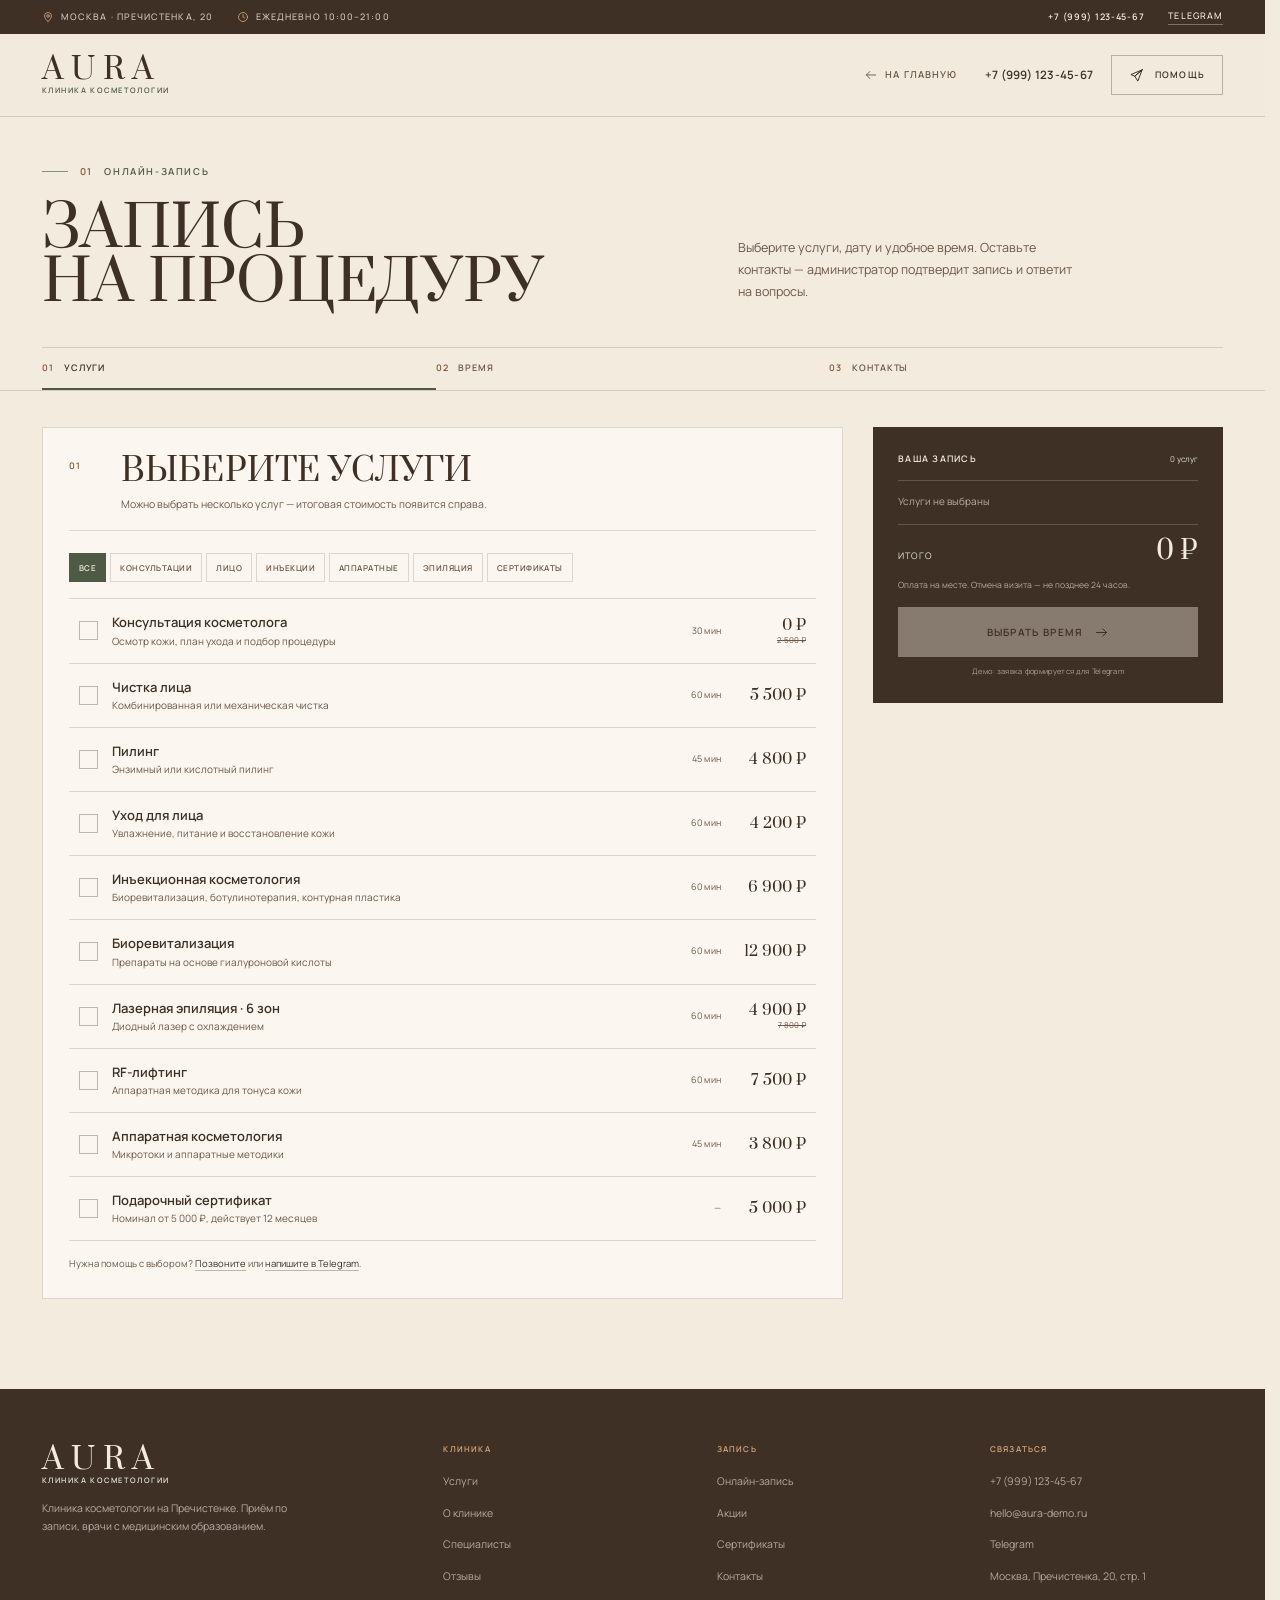
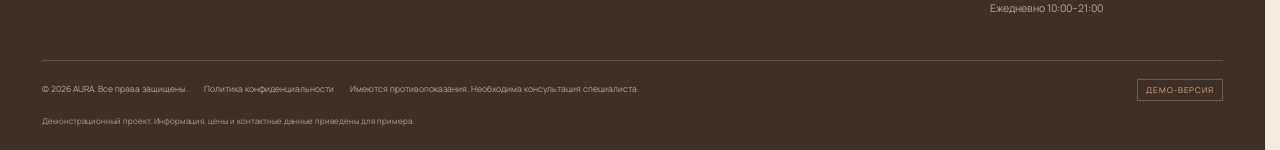
==== booking.html @ b0dc0129 "Redesign: matcha editorial style and multi-step online booking" ====
<!DOCTYPE html>
<html lang="ru">
<head>
  <meta charset="UTF-8">
  <meta name="viewport" content="width=device-width, initial-scale=1.0, viewport-fit=cover">
  <title>Онлайн-запись — AURA</title>
  <meta name="description" content="Онлайн-запись в клинику косметологии AURA: выберите услуги, дату, время и оставьте контакты.">
  <meta name="theme-color" content="#f2ebde">
  <meta property="og:title" content="Онлайн-запись — AURA">
  <meta property="og:description" content="Выберите услугу, дату и время. Администратор подтвердит запись.">
  <meta property="og:type" content="website">
  <meta property="og:image" content="https://zixzyz.github.io/aura-beauty-demo/assets/og-image-2026.jpg">
  <link rel="canonical" href="https://zixzyz.github.io/aura-beauty-demo/booking.html">
  <link rel="icon" type="image/svg+xml" href="assets/favicon.svg?v=20261127">
  <link rel="apple-touch-icon" href="assets/apple-touch-icon.png?v=20261127">
  <link rel="preconnect" href="https://fonts.googleapis.com">
  <link rel="preconnect" href="https://fonts.gstatic.com" crossorigin>
  <link rel="preload" href="assets/fonts/Prata-Regular.ttf" as="font" type="font/ttf" crossorigin>
  <link href="https://fonts.googleapis.com/css2?family=Manrope:wght@400;500;600;700&display=swap" rel="stylesheet">
  <link rel="stylesheet" href="assets/css/style.css?v=20261127">
  <noscript><style>.reveal{opacity:1;transform:none}</style></noscript>
</head>
<body data-telegram="https://t.me/aura_beauty_demo">

  <a class="skip-link" href="#main">Перейти к содержимому</a>

  <svg xmlns="http://www.w3.org/2000/svg" style="display:none" aria-hidden="true">
    <symbol id="i-arrow" viewBox="0 0 24 24"><path d="M4 12h16M14 6l6 6-6 6"/></symbol>
    <symbol id="i-telegram" viewBox="0 0 24 24"><path d="M21 3 3 10.5l6.2 2.6L21 3ZM21 3l-6.9 18-4.9-7.9M9.2 13.1 21 3"/></symbol>
    <symbol id="i-phone" viewBox="0 0 24 24"><path d="M6.5 3h-2A1.5 1.5 0 0 0 3 4.5C3 13.6 10.4 21 19.5 21a1.5 1.5 0 0 0 1.5-1.5v-2l-4-1.5-1.8 2a15.4 15.4 0 0 1-8.2-8.2l2-1.8L6.5 3Z"/></symbol>
    <symbol id="i-pin" viewBox="0 0 24 24"><path d="M12 21s7-6.1 7-11a7 7 0 1 0-14 0c0 4.9 7 11 7 11Z"/><circle cx="12" cy="10" r="2.6"/></symbol>
    <symbol id="i-clock" viewBox="0 0 24 24"><circle cx="12" cy="12" r="9"/><path d="M12 7v5l3.5 2"/></symbol>
    <symbol id="i-check" viewBox="0 0 24 24"><path d="M20 6 9 17l-5-5"/></symbol>
    <symbol id="i-close" viewBox="0 0 24 24"><path d="M18 6 6 18M6 6l12 12"/></symbol>
    <symbol id="i-calendar" viewBox="0 0 24 24"><rect x="3" y="5" width="18" height="16" rx="1"/><path d="M8 3v4M16 3v4M3 10h18"/></symbol>
  </svg>

  <div class="topbar">
    <div class="container topbar__inner">
      <span class="topbar__item"><svg class="icon" aria-hidden="true"><use href="#i-pin"/></svg>Москва · Пречистенка, 20</span>
      <span class="topbar__item"><svg class="icon" aria-hidden="true"><use href="#i-clock"/></svg>Ежедневно 10:00–21:00</span>
      <a class="topbar__phone" href="tel:+79991234567">+7 (999) 123-45-67</a>
      <a class="topbar__link" href="https://t.me/aura_beauty_demo" target="_blank" rel="noopener">Telegram</a>
    </div>
  </div>

  <header class="header" id="header">
    <div class="container header__inner header__inner--booking">
      <a class="logo" href="index.html" aria-label="AURA — на главную"><span class="logo__mark">AURA</span><span class="logo__sub">клиника косметологии</span></a>
      <a class="header__back" href="index.html"><svg class="icon icon--back" aria-hidden="true"><use href="#i-arrow"/></svg><span>На главную</span></a>
      <div class="header__actions">
        <a class="header__phone" href="tel:+79991234567">+7 (999) 123-45-67</a>
        <a class="btn btn--sm btn--ghost" href="https://t.me/aura_beauty_demo" target="_blank" rel="noopener"><svg class="icon" aria-hidden="true"><use href="#i-telegram"/></svg> Помощь</a>
      </div>
    </div>
  </header>

  <main id="main" class="booking-page">

    <section class="booking-hero">
      <div class="container">
        <div class="booking-hero__grid">
          <div>
            <p class="eyebrow"><span class="eyebrow__index">01</span> Онлайн-запись</p>
            <h1>Запись<br>на процедуру</h1>
          </div>
          <p class="booking-hero__lead">Выберите услуги, дату и удобное время. Оставьте контакты — администратор подтвердит запись и ответит на вопросы.</p>
        </div>
        <ol class="steps" id="steps">
          <li class="step is-active" data-step="1"><span class="step__num">01</span><span class="step__label">Услуги</span></li>
          <li class="step" data-step="2"><span class="step__num">02</span><span class="step__label">Время</span></li>
          <li class="step" data-step="3"><span class="step__num">03</span><span class="step__label">Контакты</span></li>
        </ol>
      </div>
    </section>

    <noscript>
      <div class="container">
        <p class="b-note b-note--top">Для онлайн-записи включите JavaScript или позвоните по телефону <a href="tel:+79991234567">+7 (999) 123-45-67</a>.</p>
      </div>
    </noscript>

    <section class="booking-section">
      <div class="container booking-layout" id="bookingLayout">
        <div class="booking-main">

          <section class="bstep is-active" data-step="1" aria-labelledby="step1Title">
            <div class="bstep__head">
              <span class="bstep__num">01</span>
              <div><h2 id="step1Title">Выберите услуги</h2><p>Можно выбрать несколько услуг — итоговая стоимость появится справа.</p></div>
            </div>
            <div class="btabs" id="categoryTabs" role="group" aria-label="Категории услуг"></div>
            <div class="service-picker" id="servicePicker"></div>
            <p class="b-note">Нужна помощь с выбором? <a href="tel:+79991234567">Позвоните</a> или <a href="https://t.me/aura_beauty_demo" target="_blank" rel="noopener">напишите в Telegram</a>.</p>
          </section>

          <section class="bstep" data-step="2" aria-labelledby="step2Title" hidden>
            <div class="bstep__head">
              <span class="bstep__num">02</span>
              <div><h2 id="step2Title">Выберите время</h2><p>Свободные слоты обновляются администратором при подтверждении.</p></div>
            </div>
            <div class="bgroup">
              <h3 class="bgroup__title">Специалист</h3>
              <div class="specialists" id="specialists"></div>
            </div>
            <div class="bgroup">
              <h3 class="bgroup__title">Дата</h3>
              <div class="date-strip" id="dateStrip"></div>
            </div>
            <div class="bgroup">
              <h3 class="bgroup__title">Время</h3>
              <div class="time-grid" id="timeGrid" aria-live="polite"></div>
              <p class="b-hint" id="timeHint">Выберите дату и время.</p>
            </div>
            <button class="back-link" type="button" data-back="1"><svg class="icon icon--back" aria-hidden="true"><use href="#i-arrow"/></svg> Назад к услугам</button>
          </section>

          <section class="bstep" data-step="3" aria-labelledby="step3Title" hidden>
            <div class="bstep__head">
              <span class="bstep__num">03</span>
              <div><h2 id="step3Title">Ваши контакты</h2><p>Администратор свяжется с вами для подтверждения записи.</p></div>
            </div>
            <form class="bform" id="bookingForm" novalidate>
              <div class="field" id="nameField">
                <label for="name">Имя</label>
                <input type="text" id="name" name="name" placeholder="Как к вам обращаться" autocomplete="name" maxlength="60" aria-describedby="nameError" required>
                <span class="field__error" id="nameError" role="alert">Укажите имя</span>
              </div>
              <div class="field" id="phoneField">
                <label for="phone">Телефон</label>
                <input type="tel" id="phone" name="phone" placeholder="+7 (___) ___-__-__" autocomplete="tel" inputmode="tel" maxlength="18" aria-describedby="phoneError" required>
                <span class="field__error" id="phoneError" role="alert">Введите номер телефона полностью</span>
              </div>
              <div class="field field--full">
                <label for="comment">Комментарий <span>необязательно</span></label>
                <textarea id="comment" name="comment" rows="3" maxlength="500" placeholder="Например, чувствительная кожа"></textarea>
              </div>
              <label class="consent" id="consentLabel">
                <input type="checkbox" id="consent" name="consent" aria-describedby="consentError" required>
                <span class="consent__box" aria-hidden="true"><svg class="icon"><use href="#i-check"/></svg></span>
                <span>Согласен(а) с <a href="privacy.html" target="_blank" rel="noopener">политикой конфиденциальности</a> и обработкой персональных данных</span>
              </label>
              <span class="consent__error" id="consentError" role="alert">Подтвердите согласие</span>
              <button class="btn btn--full bform__submit" type="submit">Подтвердить запись <svg class="icon" aria-hidden="true"><use href="#i-arrow"/></svg></button>
              <p class="b-note">Демо-режим: данные не отправляются на сервер. На следующем шаге сформируется сообщение в Telegram.</p>
            </form>
            <button class="back-link" type="button" data-back="2"><svg class="icon icon--back" aria-hidden="true"><use href="#i-arrow"/></svg> Назад к времени</button>
          </section>

          <section class="bstep" data-step="4" aria-labelledby="step4Title" aria-live="polite" hidden>
            <div class="success-card">
              <span class="success-card__icon" aria-hidden="true"><svg class="icon"><use href="#i-check"/></svg></span>
              <p class="eyebrow"><span class="eyebrow__index">Готово</span></p>
              <h2 id="step4Title">Заявка сформирована</h2>
              <p>Отправьте её в Telegram — откроется чат с администратором, где уже будет ваше сообщение. Или позвоните нам.</p>
              <div class="success-card__summary" id="successSummary"></div>
              <div class="success-card__actions">
                <a class="btn" id="successTelegram" href="https://t.me/aura_beauty_demo" target="_blank" rel="noopener"><svg class="icon" aria-hidden="true"><use href="#i-telegram"/></svg> Отправить в Telegram</a>
                <a class="btn btn--ghost" href="tel:+79991234567"><svg class="icon" aria-hidden="true"><use href="#i-phone"/></svg> Позвонить</a>
              </div>
              <a class="back-link" href="index.html">На главную</a>
            </div>
          </section>

        </div>

        <aside class="bsummary" id="bookingSummary" aria-label="Ваша запись">
          <div class="bsummary__head"><h2>Ваша запись</h2><span id="summaryCount">0 услуг</span></div>
          <div class="bsummary__services" id="summaryServices"><p class="bsummary__empty">Услуги не выбраны</p></div>
          <div class="bsummary__line"><span>Итого</span><strong id="summaryTotal">0 ₽</strong></div>
          <div class="bsummary__info" id="summaryInfo" hidden></div>
          <p class="bsummary__note">Оплата на месте. Отмена визита — не позднее 24 часов.</p>
          <button class="btn bsummary__next" id="summaryNext" type="button" disabled>Выбрать время <svg class="icon" aria-hidden="true"><use href="#i-arrow"/></svg></button>
          <p class="bsummary__demo">Демо: заявка формируется для Telegram</p>
          <div class="bsummary__mobile"><span id="mobileCount">0 услуг</span><strong id="mobileTotal">0 ₽</strong></div>
        </aside>
      </div>
    </section>

  </main>

  <footer class="footer">
    <div class="container">
      <div class="footer__top">
        <div class="footer__brand">
          <a class="logo logo--footer" href="index.html"><span class="logo__mark">AURA</span><span class="logo__sub">клиника косметологии</span></a>
          <p>Клиника косметологии на Пречистенке. Приём по записи, врачи с медицинским образованием.</p>
        </div>
        <div class="footer__col"><h3>Клиника</h3><ul><li><a href="index.html#services">Услуги</a></li><li><a href="index.html#about">О клинике</a></li><li><a href="index.html#team">Специалисты</a></li><li><a href="index.html#reviews">Отзывы</a></li></ul></div>
        <div class="footer__col"><h3>Запись</h3><ul><li><a href="booking.html">Онлайн-запись</a></li><li><a href="index.html#offers">Акции</a></li><li><a href="index.html#gift">Сертификаты</a></li><li><a href="index.html#contacts">Контакты</a></li></ul></div>
        <div class="footer__col"><h3>Связаться</h3><ul><li><a href="tel:+79991234567">+7 (999) 123-45-67</a></li><li><a href="mailto:hello@aura-demo.ru">hello@aura-demo.ru</a></li><li><a href="https://t.me/aura_beauty_demo" target="_blank" rel="noopener">Telegram</a></li><li><span>Москва, Пречистенка, 20, стр. 1</span></li><li><span>Ежедневно 10:00–21:00</span></li></ul></div>
      </div>
      <div class="footer__bottom">
        <div class="footer__legal"><span>© <span id="year">2026</span> AURA. Все права защищены.</span><a href="privacy.html">Политика конфиденциальности</a><span>Имеются противопоказания. Необходима консультация специалиста.</span></div>
        <span class="footer__demo">Демо-версия</span>
      </div>
      <p class="footer__disclaimer">Демонстрационный проект. Информация, цены и контактные данные приведены для примера.</p>
    </div>
  </footer>

  <script src="assets/js/main.js?v=20261127"></script>
  <script src="assets/js/booking.js?v=20261127"></script>
</body>
</html>
---- assets/css/style.css ----
/* =========================================================
   AURA — clinic of cosmetology
   Editorial / matcha / brown / cream / caramel
   ========================================================= */

@font-face {
  font-family: "Prata";
  src: url("../fonts/Prata-Regular.ttf") format("truetype");
  font-weight: 400;
  font-style: normal;
  font-display: swap;
}

:root {
  color-scheme: light;
  --cream: #f2ebde;
  --cream-2: #e9dfcf;
  --paper: #fbf7f0;
  --brown: #3f3026;
  --brown-2: #533f32;
  --brown-soft: #6b5748;
  --matcha: #859274;
  --matcha-deep: #4e5a43;
  --matcha-pale: #dfe4d6;
  --caramel: #bb8458;
  --caramel-light: #d8a77a;
  --caramel-ink: #875431;
  --line: rgba(63, 48, 38, 0.17);
  --line-strong: rgba(63, 48, 38, 0.32);
  --serif: "Prata", "Times New Roman", Georgia, serif;
  --sans: "Manrope", "Segoe UI", system-ui, -apple-system, sans-serif;
  --ease: cubic-bezier(0.22, 0.61, 0.36, 1);
  --header-h: 82px;
}

*,
*::before,
*::after {
  box-sizing: border-box;
}

[hidden] {
  display: none !important;
}

html {
  scroll-behavior: smooth;
  scroll-padding-top: calc(var(--header-h) + 20px);
  scrollbar-gutter: stable;
  overflow-x: clip;
  -webkit-text-size-adjust: 100%;
}

body {
  margin: 0;
  background: var(--cream);
  color: var(--brown);
  font-family: var(--sans);
  font-size: 15px;
  font-weight: 400;
  line-height: 1.65;
  overflow-x: hidden;
  font-variant-numeric: lining-nums;
  -webkit-font-smoothing: antialiased;
  text-rendering: optimizeLegibility;
}

body.is-locked {
  overflow: hidden;
}

img {
  display: block;
  max-width: 100%;
  height: auto;
}

a {
  color: inherit;
  text-decoration: none;
}

button,
input,
select,
textarea {
  font: inherit;
  color: inherit;
}

button {
  cursor: pointer;
  border-radius: 0;
}

::selection {
  background: var(--matcha-pale);
  color: var(--brown);
}

:focus-visible {
  outline: 2px solid var(--caramel-ink);
  outline-offset: 3px;
}

h1,
h2,
h3,
h4,
p,
figure,
blockquote,
dl,
dd {
  margin: 0;
}

h1,
h2,
h3 {
  font-family: var(--serif);
  font-weight: 400;
  font-style: normal;
  line-height: 1.05;
  letter-spacing: 0.005em;
  text-transform: uppercase;
  color: var(--brown);
}

h1 {
  font-size: clamp(46px, 5.6vw, 78px);
}

.h1-hyphen,
.h1-break {
  display: none;
}

h2 {
  font-size: clamp(34px, 4vw, 52px);
}

h3 {
  font-size: 22px;
}

em {
  font-style: normal;
}

p {
  text-wrap: pretty;
}

.container {
  width: 100%;
  max-width: 1320px;
  margin-inline: auto;
  padding-inline: 42px;
}

.section {
  position: relative;
  padding-block: clamp(64px, 7vw, 100px);
  border-top: 1px solid var(--line);
}

.section--cream-2 {
  background: var(--cream-2);
}

.section--paper {
  background: var(--paper);
}

.section-head {
  display: grid;
  grid-template-columns: 46px minmax(0, 1fr) minmax(0, 330px);
  gap: 28px;
  align-items: end;
  padding-bottom: 20px;
  margin-bottom: clamp(28px, 3.5vw, 44px);
  border-bottom: 1px solid var(--line);
}

.section-head__index {
  color: var(--caramel-ink);
  font-size: 10px;
  font-weight: 600;
  letter-spacing: 0.16em;
  padding-bottom: 8px;
}

.section-head h2 {
  line-height: 0.96;
}

.section-head__aside {
  max-width: 330px;
  justify-self: end;
  padding-bottom: 6px;
  color: var(--brown-soft);
  font-size: 12px;
  line-height: 1.65;
}

.section-head--no-margin {
  margin-bottom: 0;
  padding-bottom: 0;
  border-bottom: 0;
}

.eyebrow {
  display: flex;
  align-items: center;
  gap: 12px;
  margin-bottom: 24px;
  color: var(--matcha-deep);
  font-family: var(--sans);
  font-size: 9.5px;
  font-weight: 600;
  letter-spacing: 0.17em;
  line-height: 1.4;
  text-transform: uppercase;
}

.eyebrow::before {
  content: "";
  width: 26px;
  height: 1px;
  background: var(--matcha);
  flex: 0 0 auto;
}

.eyebrow__index {
  color: var(--caramel-ink);
  letter-spacing: 0.12em;
}

.eyebrow--light {
  color: var(--caramel-light);
}

.eyebrow--light::before {
  background: var(--caramel);
}

.eyebrow--light .eyebrow__index {
  color: var(--caramel-light);
}

.lead {
  max-width: 520px;
  color: var(--brown-soft);
  font-size: 14.5px;
  line-height: 1.75;
}

.icon {
  width: 16px;
  height: 16px;
  flex: 0 0 auto;
  fill: none;
  stroke: currentColor;
  stroke-width: 1.6;
  stroke-linecap: round;
  stroke-linejoin: round;
}

.icon--back {
  width: 14px;
  height: 14px;
  transform: rotate(180deg);
}

/* ---------- Buttons ---------- */

.btn {
  display: inline-flex;
  align-items: center;
  justify-content: center;
  gap: 11px;
  min-height: 50px;
  padding: 0 26px;
  border: 1px solid var(--matcha-deep);
  border-radius: 0;
  background: var(--matcha-deep);
  color: var(--cream);
  font-family: var(--sans);
  font-size: 10px;
  font-weight: 600;
  letter-spacing: 0.13em;
  line-height: 1.3;
  text-align: center;
  text-transform: uppercase;
  white-space: nowrap;
  transition:
    background 0.35s var(--ease),
    border-color 0.35s var(--ease),
    color 0.35s var(--ease);
}

.btn .icon {
  width: 15px;
  height: 15px;
  transition: transform 0.35s var(--ease);
}

.btn:hover {
  background: var(--brown);
  border-color: var(--brown);
  color: var(--cream);
}

.btn:hover .icon {
  transform: translateX(3px);
}

.btn--ghost {
  background: transparent;
  border-color: var(--line-strong);
  color: var(--brown);
}

.btn--ghost:hover {
  background: var(--brown);
  border-color: var(--brown);
  color: var(--cream);
}

.btn--light {
  background: var(--cream);
  border-color: var(--cream);
  color: var(--brown);
}

.btn--light:hover {
  background: var(--brown);
  border-color: var(--brown);
  color: var(--cream);
}

.btn--outline-light {
  background: transparent;
  border-color: rgba(242, 235, 222, 0.48);
  color: var(--cream);
}

.btn--outline-light:hover {
  background: var(--cream);
  border-color: var(--cream);
  color: var(--brown);
}

.btn--sm {
  min-height: 40px;
  padding-inline: 17px;
  font-size: 9px;
}

.btn--full {
  width: 100%;
}

.btn-link {
  display: inline-flex;
  align-items: center;
  gap: 8px;
  border-bottom: 1px solid currentColor;
  color: var(--brown);
  font-size: 9.5px;
  font-weight: 600;
  letter-spacing: 0.12em;
  line-height: 1.7;
  text-transform: uppercase;
  transition: color 0.3s;
}

.btn-link .icon {
  width: 13px;
  height: 13px;
  transition: transform 0.3s var(--ease);
}

.btn-link:hover {
  color: var(--caramel-ink);
}

.btn-link:hover .icon {
  transform: translateX(3px);
}

.skip-link {
  position: fixed;
  top: 10px;
  left: 10px;
  z-index: 300;
  padding: 10px 16px;
  background: var(--brown);
  color: var(--cream);
  font-size: 11px;
  transform: translateY(-170%);
  transition: transform 0.3s var(--ease);
}

.skip-link:focus {
  transform: none;
}

/* ---------- Top bar ---------- */

.topbar {
  position: relative;
  z-index: 60;
  background: var(--brown);
  color: rgba(242, 235, 222, 0.8);
}

.topbar__inner {
  display: flex;
  align-items: center;
  gap: 24px;
  min-height: 34px;
  font-size: 9px;
  font-weight: 500;
  letter-spacing: 0.12em;
  text-transform: uppercase;
}

.topbar__item {
  display: inline-flex;
  align-items: center;
  gap: 7px;
}

.topbar__item .icon {
  width: 12px;
  height: 12px;
  color: var(--caramel-light);
}

.topbar__phone {
  margin-left: auto;
  color: var(--cream);
  font-weight: 600;
  letter-spacing: 0.08em;
  transition: color 0.3s;
}

.topbar__phone:hover,
.topbar__link:hover {
  color: var(--caramel-light);
}

.topbar__link {
  color: var(--cream);
  border-bottom: 1px solid rgba(242, 235, 222, 0.34);
  transition: color 0.3s;
}

/* ---------- Header ---------- */

.header {
  position: sticky;
  top: 0;
  z-index: 90;
  border-bottom: 1px solid var(--line);
  background: rgba(242, 235, 222, 0.94);
  backdrop-filter: blur(14px);
  -webkit-backdrop-filter: blur(14px);
  transition: background 0.35s;
}

.header__inner {
  display: flex;
  align-items: center;
  gap: 28px;
  min-height: var(--header-h);
  transition: min-height 0.3s var(--ease);
}

.header.is-scrolled .header__inner {
  min-height: 66px;
}

.logo {
  display: flex;
  flex-direction: column;
  gap: 2px;
  flex: 0 0 auto;
  line-height: 1;
}

.logo__mark {
  font-family: var(--serif);
  font-size: 30px;
  letter-spacing: 0.26em;
  margin-right: -0.26em;
  color: var(--brown);
}

.logo__sub {
  color: var(--matcha-deep);
  font-size: 7.5px;
  font-weight: 600;
  letter-spacing: 0.19em;
  text-transform: uppercase;
}

.logo--footer .logo__mark {
  color: var(--cream);
}

.logo--footer .logo__sub {
  color: var(--matcha-pale);
}

.nav {
  display: flex;
  align-items: center;
  gap: clamp(16px, 2vw, 30px);
  margin-left: auto;
}

.nav__link {
  position: relative;
  padding-block: 5px;
  color: var(--brown-soft);
  font-size: 10px;
  font-weight: 600;
  letter-spacing: 0.1em;
  text-transform: uppercase;
  transition: color 0.3s;
}

.nav__link::after {
  content: "";
  position: absolute;
  right: 0;
  bottom: 0;
  left: 0;
  height: 1px;
  background: var(--brown);
  transform: scaleX(0);
  transform-origin: right;
  transition: transform 0.35s var(--ease);
}

.nav__link:hover,
.nav__link.is-active {
  color: var(--brown);
}

.nav__link:hover::after,
.nav__link.is-active::after {
  transform: scaleX(1);
  transform-origin: left;
}

.header__actions {
  display: flex;
  align-items: center;
  gap: 18px;
  margin-left: 6px;
}

.header__phone {
  color: var(--brown);
  font-size: 11.5px;
  font-weight: 600;
  letter-spacing: 0.02em;
  white-space: nowrap;
  transition: color 0.3s;
}

.header__phone:hover {
  color: var(--caramel-ink);
}

.header__back {
  display: inline-flex;
  align-items: center;
  gap: 7px;
  margin-left: auto;
  color: var(--brown-soft);
  font-size: 9.5px;
  font-weight: 600;
  letter-spacing: 0.11em;
  text-transform: uppercase;
  transition: color 0.3s;
}

.header__back .icon {
  width: 14px;
  height: 14px;
}

.header__back:hover {
  color: var(--brown);
}

.header__inner--booking .header__actions {
  margin-left: 0;
}

.burger {
  display: none;
  width: 40px;
  height: 40px;
  padding: 0;
  border: 1px solid var(--line-strong);
  background: transparent;
  color: var(--brown);
}

.burger span {
  display: block;
  width: 16px;
  height: 1px;
  margin: 4px auto;
  background: currentColor;
  transition: transform 0.3s var(--ease), opacity 0.2s;
}

.burger[aria-expanded="true"] span:nth-child(1) {
  transform: translateY(5px) rotate(45deg);
}

.burger[aria-expanded="true"] span:nth-child(2) {
  opacity: 0;
}

.burger[aria-expanded="true"] span:nth-child(3) {
  transform: translateY(-5px) rotate(-45deg);
}

/* ---------- Hero ---------- */

.hero {
  position: relative;
  padding-block: clamp(48px, 6vw, 78px) clamp(60px, 7vw, 92px);
  border-bottom: 1px solid var(--line);
}

.hero__grid {
  display: grid;
  grid-template-columns: minmax(0, 1.06fr) minmax(0, 0.94fr);
  gap: clamp(38px, 4vw, 56px);
  align-items: center;
}

.hero__copy {
  min-width: 0;
}

.hero h1 {
  margin-bottom: 24px;
  font-size: clamp(42px, 4.5vw, 60px);
  line-height: 0.96;
}

.hero__lead {
  max-width: 460px;
  margin-bottom: 30px;
  color: var(--brown-soft);
  font-size: 14px;
  line-height: 1.75;
}

.hero__actions {
  display: flex;
  flex-wrap: wrap;
  gap: 8px;
  margin-bottom: clamp(32px, 4vw, 50px);
}

.hero__facts {
  display: grid;
  grid-template-columns: repeat(3, minmax(0, 1fr));
  gap: 18px;
  padding-top: 20px;
  border-top: 1px solid var(--line);
}

.hero__facts dt {
  margin-bottom: 4px;
  color: var(--matcha-deep);
  font-size: 8.5px;
  font-weight: 600;
  letter-spacing: 0.13em;
  text-transform: uppercase;
}

.hero__facts dd {
  color: var(--brown);
  font-size: 11.5px;
  line-height: 1.55;
}

.hero__facts a {
  border-bottom: 1px solid var(--line-strong);
  transition: color 0.3s, border-color 0.3s;
}

.hero__facts a:hover {
  color: var(--caramel-ink);
  border-color: var(--caramel-ink);
}

.hero__visual {
  position: relative;
  display: grid;
  grid-template-columns: 1.25fr 0.75fr;
  gap: 10px;
  min-width: 0;
}

.hero__media {
  position: relative;
  grid-column: 1 / -1;
  height: clamp(290px, 33vw, 430px);
  overflow: hidden;
  border: 1px solid var(--line-strong);
  background: var(--cream-2);
}

.hero__media img {
  width: 100%;
  height: 100%;
  object-fit: cover;
  object-position: 62% 56%;
  filter: sepia(0.08) saturate(0.78) contrast(1.03);
  transition: transform 1.2s var(--ease);
}

.hero__visual:hover .hero__media img {
  transform: scale(1.025);
}

.hero__media figcaption {
  position: absolute;
  right: 14px;
  bottom: 14px;
  display: flex;
  align-items: center;
  gap: 10px;
  padding: 8px 12px;
  border: 1px solid var(--line);
  background: var(--paper);
  color: var(--brown-soft);
  font-size: 8px;
  letter-spacing: 0.12em;
  text-transform: uppercase;
}

.hero__media figcaption span {
  color: var(--caramel-ink);
  font-weight: 700;
}

.hero__panel {
  display: flex;
  flex-direction: column;
  justify-content: space-between;
  min-height: 128px;
  padding: 20px;
  border: 1px solid var(--line-strong);
}

.hero__panel--matcha {
  background: var(--matcha-deep);
  border-color: var(--matcha-deep);
  color: var(--cream);
  transition: background 0.35s, border-color 0.35s;
}

.hero__panel--matcha:hover {
  background: var(--brown);
  border-color: var(--brown);
}

.hero__panel--caramel {
  background: var(--caramel-light);
  border-color: var(--caramel-light);
  color: var(--brown);
}

.hero__panel-label {
  margin-bottom: 15px;
  color: var(--matcha-pale);
  font-size: 8.5px;
  font-weight: 600;
  letter-spacing: 0.14em;
  text-transform: uppercase;
}

.hero__panel--caramel .hero__panel-label {
  color: var(--brown-2);
}

.hero__panel strong {
  display: block;
  margin-bottom: 8px;
  font-family: var(--sans);
  font-size: 11px;
  font-weight: 600;
  letter-spacing: 0.07em;
  line-height: 1.55;
  text-transform: uppercase;
}

.hero__panel > span:last-child {
  color: rgba(242, 235, 222, 0.7);
  font-size: 9.5px;
  line-height: 1.5;
}

.hero__panel--caramel strong {
  font-family: var(--serif);
  font-size: 22px;
  letter-spacing: 0;
  white-space: nowrap;
  color: var(--brown);
}

.hero__panel--caramel > span:last-child {
  color: var(--brown-2);
}

.hero__panel-link {
  display: inline-flex;
  align-items: center;
  gap: 7px;
  color: var(--cream) !important;
  font-size: 9px !important;
  font-weight: 600;
  letter-spacing: 0.12em;
  text-transform: uppercase;
}

.hero__panel-link .icon {
  width: 13px;
  height: 13px;
  transition: transform 0.3s var(--ease);
}

.hero__panel--matcha:hover .hero__panel-link .icon {
  transform: translateX(3px);
}

.hero__inset {
  position: absolute;
  top: 54px;
  left: -30px;
  z-index: 3;
  width: 142px;
  height: 182px;
  padding: 5px;
  border: 1px solid var(--line-strong);
  background: var(--paper);
}

.hero__inset img {
  width: 100%;
  height: 100%;
  object-fit: cover;
  filter: sepia(0.12) saturate(0.8);
}

.hero__mark {
  position: absolute;
  top: -22px;
  right: 0;
  color: var(--caramel-ink);
  font-size: 8.5px;
  font-weight: 600;
  letter-spacing: 0.16em;
  text-transform: uppercase;
}

/* ---------- Marquee ---------- */

.marquee {
  overflow: hidden;
  border-bottom: 1px solid var(--line);
  background: var(--brown);
  color: var(--cream);
}

.marquee__track {
  display: flex;
  align-items: center;
  width: max-content;
  padding-block: 13px;
  animation: marquee 38s linear infinite;
}

.marquee__group {
  display: flex;
  align-items: center;
  gap: 28px;
  padding-right: 28px;
}

.marquee__item {
  display: flex;
  align-items: center;
  gap: 28px;
  color: var(--cream);
  font-size: 8.5px;
  font-weight: 600;
  letter-spacing: 0.18em;
  text-transform: uppercase;
  white-space: nowrap;
}

.marquee__item::after {
  content: "";
  width: 4px;
  height: 4px;
  background: var(--caramel);
}

@keyframes marquee {
  to {
    transform: translateX(-50%);
  }
}

/* ---------- Services ---------- */

.services-grid {
  display: grid;
  grid-template-columns: repeat(3, minmax(0, 1fr));
  gap: 14px;
}

.service-card {
  display: flex;
  flex-direction: column;
  min-width: 0;
  border: 1px solid var(--line);
  background: var(--paper);
  transition: border-color 0.35s, background 0.35s;
}

.service-card:hover {
  border-color: var(--matcha-deep);
  background: var(--paper);
}

.service-card__media {
  position: relative;
  aspect-ratio: 4 / 3;
  overflow: hidden;
  border-bottom: 1px solid var(--line);
  background: var(--cream-2);
}

.service-card__media img {
  width: 100%;
  height: 100%;
  object-fit: cover;
  filter: sepia(0.1) saturate(0.78) contrast(1.02);
  transition: transform 1.1s var(--ease), filter 0.5s;
}

.service-card:hover .service-card__media img {
  transform: scale(1.035);
  filter: sepia(0.05) saturate(0.92) contrast(1.02);
}

.service-card__body {
  display: flex;
  flex: 1;
  flex-direction: column;
  padding: 20px;
}

.service-card__meta {
  display: flex;
  align-items: center;
  justify-content: space-between;
  gap: 12px;
  margin-bottom: 14px;
  color: var(--caramel-ink);
  font-size: 8.5px;
  font-weight: 600;
  letter-spacing: 0.13em;
  text-transform: uppercase;
}

.service-card__meta span:last-child {
  color: var(--brown-soft);
  font-weight: 500;
  letter-spacing: 0.06em;
}

.service-card h3 {
  margin-bottom: 8px;
  font-size: clamp(19px, 1.55vw, 23px);
  line-height: 1.14;
}

.service-card p {
  max-width: 330px;
  margin-bottom: 22px;
  color: var(--brown-soft);
  font-size: 12px;
  line-height: 1.65;
}

.service-card__bottom {
  display: flex;
  align-items: center;
  justify-content: space-between;
  gap: 12px;
  margin-top: auto;
  padding-top: 13px;
  border-top: 1px solid var(--line);
}

.price {
  color: var(--brown);
  font-family: var(--serif);
  font-size: 17px;
  line-height: 1;
  white-space: nowrap;
}

.card-link {
  display: inline-flex;
  align-items: center;
  gap: 6px;
  color: var(--brown);
  font-size: 8.5px;
  font-weight: 600;
  letter-spacing: 0.1em;
  text-transform: uppercase;
}

.card-link .icon {
  width: 12px;
  height: 12px;
  transition: transform 0.3s var(--ease);
}

.service-card:hover .card-link .icon {
  transform: translateX(3px);
}

.service-card--cta {
  justify-content: center;
  background: var(--matcha-deep);
  border-color: var(--matcha-deep);
  color: var(--cream);
}

.service-card--cta:hover {
  background: var(--brown);
  border-color: var(--brown);
}

.service-card__cta-inner {
  display: flex;
  flex-direction: column;
  height: 100%;
  min-height: 320px;
  padding: 22px;
}

.service-card__meta--light,
.service-card__meta--light span:last-child {
  color: var(--matcha-pale);
}

.service-card--cta h3 {
  margin-bottom: 10px;
  color: var(--cream);
  font-size: clamp(24px, 2vw, 30px);
}

.service-card--cta p {
  max-width: 280px;
  color: rgba(242, 235, 222, 0.86);
}

.service-card--cta .service-card__bottom {
  border-top-color: rgba(242, 235, 222, 0.22);
}

.service-card--cta .price {
  color: var(--cream);
  font-size: 25px;
}

.service-card--cta .card-link {
  color: var(--cream);
}

/* ---------- Offers ---------- */

.offers-grid {
  display: grid;
  grid-template-columns: repeat(3, minmax(0, 1fr));
  gap: 14px;
}

.offer {
  display: flex;
  flex-direction: column;
  min-height: 330px;
  padding: 24px;
  border: 1px solid var(--line);
  background: var(--paper);
  transition: background 0.35s, border-color 0.35s;
}

.offer:hover {
  border-color: var(--caramel);
}

.offer__top {
  display: flex;
  align-items: center;
  justify-content: space-between;
  gap: 14px;
  margin-bottom: 38px;
}

.offer__tag {
  padding: 5px 8px;
  border: 1px solid var(--line-strong);
  color: var(--caramel-ink);
  font-size: 8px;
  font-weight: 600;
  letter-spacing: 0.12em;
  text-transform: uppercase;
}

.offer__num {
  color: var(--brown-soft);
  font-size: 9px;
  letter-spacing: 0.14em;
}

.offer h3 {
  margin-bottom: 12px;
  font-size: clamp(25px, 2.4vw, 34px);
  line-height: 1.1;
}

.offer p {
  max-width: 300px;
  margin-bottom: 28px;
  color: var(--brown-soft);
  font-size: 12px;
  line-height: 1.65;
}

.offer__bottom {
  display: flex;
  align-items: flex-end;
  justify-content: space-between;
  gap: 14px;
  margin-top: auto;
  padding-top: 16px;
  border-top: 1px solid var(--line);
}

.offer__price {
  display: flex;
  flex-direction: column;
  gap: 2px;
}

.offer__price strong {
  font-family: var(--serif);
  font-size: 27px;
  font-weight: 400;
  line-height: 1;
  color: var(--brown);
}

.offer__price s {
  color: var(--brown-soft);
  font-size: 10px;
}

.offer .btn-link {
  flex: 0 0 auto;
}

.offer--matcha {
  background: var(--matcha-deep);
  border-color: var(--matcha-deep);
  color: var(--cream);
}

.offer--matcha:hover {
  background: var(--brown);
  border-color: var(--brown);
}

.offer--matcha .offer__tag {
  border-color: rgba(242, 235, 222, 0.3);
  color: #e8c9a8;
}

.offer--matcha .offer__num {
  color: var(--matcha-pale);
}

.offer--matcha h3 {
  color: var(--cream);
}

.offer--matcha p {
  color: rgba(242, 235, 222, 0.86);
}

.offer--matcha .offer__bottom {
  border-top-color: rgba(242, 235, 222, 0.22);
}

.offer--matcha .offer__price strong {
  color: var(--cream);
}

.offer--matcha .offer__price s {
  color: var(--matcha-pale);
}

.offer--matcha .btn-link {
  color: var(--cream);
}

/* ---------- About ---------- */

.about-grid {
  display: grid;
  grid-template-columns: minmax(0, 0.95fr) minmax(0, 1.05fr);
  gap: clamp(44px, 6vw, 84px);
  align-items: center;
}

.about-media {
  position: relative;
  max-width: 560px;
}

.about-media__main {
  aspect-ratio: 4 / 4.7;
  overflow: hidden;
  border: 1px solid var(--line-strong);
  background: var(--cream-2);
}

.about-media__main img {
  width: 100%;
  height: 100%;
  object-fit: cover;
  filter: sepia(0.12) saturate(0.76) contrast(1.02);
}

.about-media__small {
  position: absolute;
  right: -7%;
  bottom: 9%;
  width: 48%;
  aspect-ratio: 4 / 3;
  padding: 5px;
  border: 1px solid var(--line-strong);
  background: var(--cream);
}

.about-media__small img {
  width: 100%;
  height: 100%;
  object-fit: cover;
  filter: sepia(0.14) saturate(0.8);
}

.about-media__badge {
  position: absolute;
  left: -16px;
  bottom: 22px;
  display: flex;
  align-items: flex-start;
  gap: 8px;
  min-width: 126px;
  padding: 16px;
  background: var(--caramel-light);
  color: var(--brown);
}

.about-media__badge strong {
  font-family: var(--serif);
  font-size: 38px;
  font-weight: 400;
  line-height: 0.9;
}

.about-media__badge span {
  padding-top: 3px;
  font-size: 8px;
  font-weight: 600;
  letter-spacing: 0.08em;
  line-height: 1.45;
  text-transform: uppercase;
}

.about-copy h2 {
  margin-bottom: 22px;
}

.about-copy .lead {
  margin-bottom: 18px;
}

.about-copy > p:not(.lead):not(.eyebrow) {
  max-width: 500px;
  margin-bottom: 26px;
  color: var(--brown-soft);
  font-size: 12.5px;
  line-height: 1.75;
}

.checklist {
  display: grid;
  gap: 11px;
  margin: 0 0 30px;
  padding: 0;
  list-style: none;
}

.checklist li {
  display: flex;
  align-items: flex-start;
  gap: 11px;
  color: var(--brown);
  font-size: 12px;
}

.checklist .icon {
  width: 14px;
  height: 14px;
  margin-top: 3px;
  color: var(--matcha-deep);
}

.about-stats {
  display: grid;
  grid-template-columns: repeat(3, minmax(0, 1fr));
  gap: 14px;
  padding-block: 18px;
  margin-bottom: 28px;
  border-block: 1px solid var(--line);
}

.about-stats strong {
  display: block;
  margin-bottom: 3px;
  font-family: var(--serif);
  font-size: 27px;
  font-weight: 400;
  line-height: 1;
  color: var(--brown);
}

.about-stats span {
  color: var(--brown-soft);
  font-size: 8.5px;
  letter-spacing: 0.03em;
  line-height: 1.45;
}

/* ---------- Team ---------- */

.team-grid {
  display: grid;
  grid-template-columns: repeat(3, minmax(0, 1fr));
  gap: 14px;
}

.team-card {
  display: flex;
  flex-direction: column;
  border: 1px solid var(--line);
  background: var(--cream);
  transition: border-color 0.35s, background 0.35s;
}

.team-card:hover {
  border-color: var(--matcha-deep);
  background: var(--paper);
}

.team-card__media {
  aspect-ratio: 4 / 4.7;
  overflow: hidden;
  border-bottom: 1px solid var(--line);
  background: var(--cream-2);
}

.team-card__media img {
  width: 100%;
  height: 100%;
  object-fit: cover;
  object-position: center 20%;
  filter: sepia(0.18) saturate(0.7) contrast(1.02);
  transition: transform 1.1s var(--ease), filter 0.5s;
}

.team-card:hover .team-card__media img {
  transform: scale(1.03);
  filter: sepia(0.05) saturate(0.9) contrast(1.02);
}

.team-card__body {
  display: flex;
  flex: 1;
  flex-direction: column;
  padding: 19px;
}

.team-card__role {
  margin-bottom: 8px;
  color: var(--matcha-deep);
  font-size: 8px;
  font-weight: 600;
  letter-spacing: 0.1em;
  line-height: 1.5;
  text-transform: uppercase;
}

.team-card h3 {
  margin-bottom: 8px;
  font-size: clamp(19px, 1.6vw, 23px);
  line-height: 1.15;
}

.team-card p {
  max-width: 290px;
  margin-bottom: 20px;
  color: var(--brown-soft);
  font-size: 11.5px;
  line-height: 1.65;
}

.team-card__link {
  display: inline-flex;
  align-items: center;
  gap: 7px;
  margin-top: auto;
  padding-top: 12px;
  border-top: 1px solid var(--line);
  color: var(--brown);
  font-size: 8.5px;
  font-weight: 600;
  letter-spacing: 0.1em;
  text-transform: uppercase;
}

.team-card__link .icon {
  width: 12px;
  height: 12px;
  transition: transform 0.3s var(--ease);
}

.team-card:hover .team-card__link .icon {
  transform: translateX(3px);
}

.team-note {
  max-width: 650px;
  margin-top: 22px;
  color: var(--brown-soft);
  font-size: 10px;
  line-height: 1.65;
}

/* ---------- Reviews ---------- */

.reviews-head {
  display: flex;
  align-items: flex-end;
  justify-content: space-between;
  gap: 30px;
  padding-bottom: 20px;
  margin-bottom: 34px;
  border-bottom: 1px solid var(--line);
}

.rating {
  display: flex;
  align-items: center;
  gap: 15px;
  padding-bottom: 2px;
}

.rating > strong {
  font-family: var(--serif);
  font-size: 45px;
  font-weight: 400;
  line-height: 0.85;
  color: var(--brown);
}

.rating > div {
  display: flex;
  flex-direction: column;
  gap: 3px;
}

.stars {
  color: var(--caramel-ink);
  font-size: 11px;
  letter-spacing: 0.13em;
  line-height: 1;
}

.rating > div > span:last-child {
  color: var(--brown-soft);
  font-size: 9px;
}

.reviews-grid {
  display: grid;
  grid-template-columns: repeat(3, minmax(0, 1fr));
  gap: 14px;
}

.review {
  display: flex;
  flex-direction: column;
  padding: 23px;
  border: 1px solid var(--line);
  background: var(--paper);
}

.review__top {
  display: flex;
  flex-wrap: wrap;
  align-items: center;
  justify-content: space-between;
  gap: 10px;
  margin-bottom: 24px;
  color: var(--brown-soft);
  font-size: 8px;
  letter-spacing: 0.04em;
}

.review__top .stars {
  font-size: 10px;
}

.review blockquote {
  margin-bottom: 22px;
  color: var(--brown);
  font-size: 13px;
  line-height: 1.7;
}

.review figcaption {
  display: flex;
  align-items: center;
  gap: 10px;
  margin-top: auto;
  padding-top: 14px;
  border-top: 1px solid var(--line);
}

.review__avatar {
  display: grid;
  place-items: center;
  width: 30px;
  height: 30px;
  border: 1px solid var(--line-strong);
  color: var(--caramel-ink);
  font-family: var(--serif);
  font-size: 13px;
}

.review figcaption > div {
  display: flex;
  flex-direction: column;
  gap: 1px;
}

.review figcaption strong {
  color: var(--brown);
  font-size: 10px;
  font-weight: 600;
}

.review figcaption span:last-child {
  color: var(--brown-soft);
  font-size: 8.5px;
}

/* ---------- Gift ---------- */

.gift {
  background: var(--brown);
  color: var(--cream);
  border-top-color: var(--brown);
}

.gift-grid {
  display: grid;
  grid-template-columns: minmax(0, 1fr) minmax(0, 0.9fr);
  gap: clamp(44px, 6vw, 92px);
  align-items: center;
}

.gift-copy h2 {
  margin-bottom: 22px;
  color: var(--cream);
}

.gift-copy .lead {
  max-width: 450px;
  margin-bottom: 22px;
  color: rgba(242, 235, 222, 0.74);
}

.gift-list {
  display: grid;
  gap: 8px;
  margin: 0 0 30px;
  padding: 0;
  list-style: none;
}

.gift-list li {
  display: flex;
  align-items: center;
  gap: 10px;
  color: var(--cream);
  font-size: 11px;
}

.gift-list li::before {
  content: "";
  width: 4px;
  height: 4px;
  flex: 0 0 auto;
  background: var(--caramel);
}

.gift-card-wrap {
  position: relative;
  padding: 17px;
  border: 1px solid rgba(242, 235, 222, 0.22);
}

.gift-card {
  display: flex;
  flex-direction: column;
  justify-content: space-between;
  aspect-ratio: 1.58 / 1;
  padding: 26px;
  background: var(--cream);
  color: var(--brown);
}

.gift-card__top,
.gift-card__bottom {
  display: flex;
  align-items: center;
  justify-content: space-between;
  gap: 12px;
  font-size: 7.5px;
  font-weight: 600;
  letter-spacing: 0.13em;
  text-transform: uppercase;
}

.gift-card__top span:first-child {
  font-family: var(--serif);
  font-size: 20px;
  font-weight: 400;
  letter-spacing: 0.24em;
}

.gift-card__top span:last-child {
  color: var(--caramel-ink);
}

.gift-card__middle {
  display: flex;
  flex-direction: column;
  gap: 6px;
}

.gift-card__middle span {
  color: var(--matcha-deep);
  font-size: 8px;
  font-weight: 600;
  letter-spacing: 0.13em;
  text-transform: uppercase;
}

.gift-card__middle strong {
  font-family: var(--serif);
  font-size: clamp(30px, 3.2vw, 43px);
  font-weight: 400;
  line-height: 1;
}

.gift-card__bottom {
  padding-top: 10px;
  border-top: 1px solid var(--line);
  color: var(--brown-soft);
}

.gift-card__label {
  display: block;
  margin-top: 10px;
  color: rgba(242, 235, 222, 0.66);
  font-size: 8px;
  letter-spacing: 0.1em;
  text-transform: uppercase;
}

/* ---------- CTA band ---------- */

.cta-band {
  position: relative;
  overflow: hidden;
  padding-block: clamp(58px, 7vw, 90px);
  background: var(--matcha-deep);
  color: var(--cream);
}

.cta-band::before {
  content: "";
  position: absolute;
  top: -160px;
  right: 6%;
  width: 420px;
  height: 420px;
  border: 1px solid rgba(242, 235, 222, 0.12);
  border-radius: 50%;
  pointer-events: none;
}

.cta-band__inner {
  position: relative;
  z-index: 1;
  display: grid;
  grid-template-columns: minmax(0, 1fr) auto;
  gap: 36px;
  align-items: end;
}

.cta-band .eyebrow {
  grid-column: 1 / -1;
  margin-bottom: 4px;
  color: #e8c9a8;
}

.cta-band .eyebrow::before {
  background: #e8c9a8;
}

.cta-band .eyebrow__index {
  color: #e8c9a8;
}

.cta-band__copy h2 {
  max-width: 620px;
  margin-bottom: 15px;
  color: var(--cream);
}

.cta-band__copy p {
  max-width: 430px;
  color: rgba(242, 235, 222, 0.86);
  font-size: 13px;
  line-height: 1.7;
}

.cta-band__actions {
  display: flex;
  flex-direction: column;
  gap: 8px;
  min-width: 230px;
}

.cta-band__note {
  grid-column: 1 / -1;
  margin-top: 4px;
  color: rgba(242, 235, 222, 0.82);
  font-size: 8px;
  letter-spacing: 0.12em;
  text-transform: uppercase;
}

/* ---------- Contacts ---------- */

.contacts-grid {
  display: grid;
  grid-template-columns: minmax(0, 0.9fr) minmax(0, 1.1fr);
  gap: clamp(40px, 6vw, 80px);
  align-items: stretch;
}

.contacts-copy h2 {
  margin-bottom: 20px;
}

.contacts-copy .lead {
  margin-bottom: 26px;
}

.contact-list {
  display: grid;
  gap: 0;
  margin: 0 0 28px;
  padding: 0;
  list-style: none;
  border-top: 1px solid var(--line);
}

.contact-list li {
  display: flex;
  align-items: center;
  gap: 13px;
  padding-block: 13px;
  border-bottom: 1px solid var(--line);
}

.contact-list__icon {
  display: grid;
  place-items: center;
  width: 32px;
  height: 32px;
  flex: 0 0 auto;
  border: 1px solid var(--line-strong);
  color: var(--matcha-deep);
}

.contact-list li > div {
  display: flex;
  flex-direction: column;
  gap: 1px;
}

.contact-list li span:first-child {
  color: var(--brown-soft);
  font-size: 8px;
  font-weight: 600;
  letter-spacing: 0.11em;
  text-transform: uppercase;
}

.contact-list li strong,
.contact-list li a {
  color: var(--brown);
  font-size: 12px;
  font-weight: 500;
  line-height: 1.5;
}

.contact-list li a {
  border-bottom: 1px solid var(--line-strong);
}

.contact-list li a:hover {
  color: var(--caramel-ink);
  border-color: var(--caramel-ink);
}

.contacts-actions {
  display: flex;
  flex-wrap: wrap;
  gap: 8px;
  margin-bottom: 18px;
}

.contacts-note {
  color: var(--brown-soft);
  font-size: 9px;
  line-height: 1.6;
}

.map-card {
  position: relative;
  display: block;
  min-height: 440px;
  overflow: hidden;
  border: 1px solid var(--line-strong);
  background: #e9e1d4;
}

.map-card > svg {
  position: absolute;
  inset: 0;
  width: 100%;
  height: 100%;
}

.map-card__pin {
  position: absolute;
  top: 50%;
  left: 50%;
  z-index: 2;
  color: var(--brown);
  transform: translate(-50%, -100%);
}

.map-card__pin::before {
  content: "";
  position: absolute;
  bottom: -6px;
  left: 50%;
  width: 38px;
  height: 14px;
  background: rgba(63, 48, 38, 0.16);
  transform: translateX(-50%);
}

.map-card__pin svg {
  position: relative;
  z-index: 1;
  width: 36px;
  height: 45px;
}

.map-card__label {
  position: absolute;
  right: 16px;
  bottom: 16px;
  z-index: 3;
  display: flex;
  align-items: center;
  gap: 16px;
  padding: 12px 15px;
  border: 1px solid var(--line);
  background: var(--paper);
  color: var(--brown);
  transition: background 0.3s;
}

.map-card__label > span {
  display: flex;
  flex-direction: column;
  gap: 1px;
}

.map-card__label strong {
  font-family: var(--serif);
  font-size: 17px;
  font-weight: 400;
  letter-spacing: 0.12em;
}

.map-card__label span span {
  color: var(--brown-soft);
  font-size: 8px;
}

.map-card__label .icon {
  width: 14px;
  height: 14px;
}

.map-card:hover .map-card__label {
  background: var(--cream);
}

/* ---------- Footer ---------- */

.footer {
  padding-block: 56px 22px;
  background: var(--brown);
  color: var(--cream);
}

.footer__top {
  display: grid;
  grid-template-columns: 1.55fr repeat(3, 1fr);
  gap: 40px;
  padding-bottom: 40px;
}

.footer__brand p {
  max-width: 270px;
  margin-top: 16px;
  color: rgba(242, 235, 222, 0.68);
  font-size: 10.5px;
  line-height: 1.7;
}

.footer__socials {
  display: flex;
  gap: 6px;
  margin-top: 20px;
}

.footer__socials a {
  display: grid;
  place-items: center;
  width: 30px;
  height: 30px;
  border: 1px solid rgba(242, 235, 222, 0.25);
  color: var(--cream);
  font-size: 8px;
  font-weight: 600;
  letter-spacing: 0.04em;
  transition: background 0.3s, border-color 0.3s, color 0.3s;
}

.footer__socials a:hover {
  background: var(--caramel);
  border-color: var(--caramel);
  color: var(--brown);
}

.footer__col h3 {
  margin-bottom: 15px;
  color: var(--caramel-light);
  font-family: var(--sans);
  font-size: 8px;
  font-weight: 600;
  letter-spacing: 0.15em;
  text-transform: uppercase;
}

.footer__col ul {
  display: grid;
  gap: 7px;
  margin: 0;
  padding: 0;
  list-style: none;
}

.footer__col a,
.footer__col span {
  color: rgba(242, 235, 222, 0.66);
  font-size: 10.5px;
  line-height: 1.6;
  transition: color 0.3s;
}

.footer__col a:hover {
  color: var(--cream);
}

.footer__bottom {
  display: flex;
  flex-wrap: wrap;
  align-items: center;
  justify-content: space-between;
  gap: 14px;
  padding-top: 18px;
  border-top: 1px solid rgba(242, 235, 222, 0.18);
  color: rgba(242, 235, 222, 0.66);
  font-size: 8.5px;
  line-height: 1.6;
}

.footer__legal {
  display: flex;
  flex-wrap: wrap;
  gap: 4px 16px;
}

.footer__legal a {
  border-bottom: 1px solid transparent;
  transition: border-color 0.3s;
}

.footer__legal a:hover {
  border-color: rgba(242, 235, 222, 0.4);
}

.footer__demo {
  padding: 4px 8px;
  border: 1px solid rgba(242, 235, 222, 0.24);
  color: var(--caramel-light);
  font-size: 8px;
  letter-spacing: 0.11em;
  text-transform: uppercase;
  white-space: nowrap;
}

.footer__disclaimer {
  margin-top: 14px;
  color: rgba(242, 235, 222, 0.6);
  font-size: 8px;
  line-height: 1.6;
}

/* ---------- Mobile menu ---------- */

.mobile-menu {
  position: fixed;
  inset: 0;
  z-index: 85;
  display: flex;
  flex-direction: column;
  padding: 94px 20px 26px;
  overflow-y: auto;
  background: var(--cream);
  opacity: 0;
  visibility: hidden;
  transform: translateY(-10px);
  transition: opacity 0.35s var(--ease), transform 0.35s var(--ease), visibility 0.35s;
}

.mobile-menu.is-open {
  opacity: 1;
  visibility: visible;
  transform: none;
}

.mobile-menu__nav {
  display: flex;
  flex-direction: column;
  margin-bottom: auto;
  border-top: 1px solid var(--line);
}

.mobile-menu__link {
  padding-block: 11px;
  border-bottom: 1px solid var(--line);
  color: var(--brown);
  font-family: var(--serif);
  font-size: clamp(29px, 8vw, 38px);
  line-height: 1.2;
  text-transform: uppercase;
}

.mobile-menu__link:hover {
  color: var(--matcha-deep);
}

.mobile-menu__foot {
  display: flex;
  flex-direction: column;
  gap: 16px;
  margin-top: 32px;
}

.mobile-menu__contact {
  display: flex;
  flex-direction: column;
  gap: 1px;
  color: var(--brown-soft);
  font-size: 10px;
}

.mobile-menu__contact strong {
  color: var(--brown);
  font-size: 13px;
  font-weight: 600;
}

.mobile-menu__socials {
  display: flex;
  gap: 6px;
}

.social-btn {
  display: inline-flex;
  align-items: center;
  padding: 8px 12px;
  border: 1px solid var(--line-strong);
  color: var(--brown);
  font-size: 9px;
  font-weight: 600;
  letter-spacing: 0.06em;
  text-transform: uppercase;
  transition: background 0.3s, color 0.3s, border-color 0.3s;
}

.social-btn:hover {
  background: var(--brown);
  border-color: var(--brown);
  color: var(--cream);
}

/* ---------- Mobile CTA ---------- */

.mobile-cta {
  position: fixed;
  right: 10px;
  bottom: calc(10px + env(safe-area-inset-bottom, 0px));
  left: 10px;
  z-index: 50;
  display: none;
  align-items: center;
  gap: 6px;
  padding: 5px;
  border: 1px solid var(--line-strong);
  background: rgba(242, 235, 222, 0.95);
  backdrop-filter: blur(12px);
  opacity: 0;
  visibility: hidden;
  transform: translateY(14px);
  transition: opacity 0.3s var(--ease), transform 0.3s var(--ease), visibility 0.3s;
}

.mobile-cta.is-visible {
  opacity: 1;
  visibility: visible;
  transform: none;
}

.mobile-cta .btn {
  flex: 1;
  min-height: 43px;
}

.mobile-cta__tg {
  display: grid;
  place-items: center;
  width: 43px;
  height: 43px;
  flex: 0 0 auto;
  border: 1px solid var(--line-strong);
  color: var(--brown);
  transition: background 0.3s, color 0.3s;
}

.mobile-cta__tg:hover {
  background: var(--brown);
  color: var(--cream);
}

/* ---------- Booking ---------- */

.booking-page {
  background: var(--cream);
}

.booking-hero {
  padding-block: 48px 0;
  border-bottom: 1px solid var(--line);
}

.booking-hero__grid {
  display: grid;
  grid-template-columns: minmax(0, 1.15fr) minmax(0, 0.85fr);
  gap: 40px;
  align-items: end;
}

.booking-hero h1 {
  font-size: clamp(42px, 4.5vw, 62px);
  line-height: 0.94;
}

.booking-hero__lead {
  max-width: 350px;
  padding-bottom: 8px;
  color: var(--brown-soft);
  font-size: 12.5px;
  line-height: 1.75;
}

.steps {
  display: grid;
  grid-template-columns: repeat(3, minmax(0, 1fr));
  margin: 36px 0 0;
  padding: 0;
  list-style: none;
  border-top: 1px solid var(--line);
}

.step {
  display: flex;
  align-items: center;
  gap: 10px;
  padding: 13px 0;
  border-bottom: 2px solid transparent;
  color: var(--brown-soft);
  transition: color 0.3s, border-color 0.3s;
}

.step__num {
  color: var(--caramel-ink);
  font-size: 9px;
  font-weight: 600;
  letter-spacing: 0.1em;
}

.step__label {
  font-size: 9px;
  font-weight: 600;
  letter-spacing: 0.1em;
  text-transform: uppercase;
}

.step.is-active {
  color: var(--brown);
  border-bottom-color: var(--matcha-deep);
}

.step.is-done {
  color: var(--matcha-deep);
  border-bottom-color: var(--matcha);
}

.booking-section {
  padding-block: 36px clamp(60px, 7vw, 100px);
}

.booking-layout {
  display: grid;
  grid-template-columns: minmax(0, 1fr) 350px;
  gap: 30px;
  align-items: start;
}

.booking-main {
  min-width: 0;
}

.bstep {
  padding: 26px;
  border: 1px solid var(--line);
  background: var(--paper);
}

.bstep__head {
  display: grid;
  grid-template-columns: 38px minmax(0, 1fr);
  gap: 14px;
  padding-bottom: 18px;
  margin-bottom: 22px;
  border-bottom: 1px solid var(--line);
}

.bstep__num {
  padding-top: 5px;
  color: var(--caramel-ink);
  font-size: 9px;
  font-weight: 600;
  letter-spacing: 0.13em;
}

.bstep__head h2 {
  margin-bottom: 6px;
  font-size: clamp(25px, 2.5vw, 32px);
  line-height: 1.1;
}

.bstep__head p {
  color: var(--brown-soft);
  font-size: 10.5px;
  line-height: 1.6;
}

.btabs {
  display: flex;
  flex-wrap: wrap;
  gap: 4px;
  margin-bottom: 16px;
}

.btab {
  min-height: 29px;
  padding: 0 9px;
  border: 1px solid var(--line);
  background: transparent;
  color: var(--brown-soft);
  font-size: 8px;
  font-weight: 600;
  letter-spacing: 0.06em;
  line-height: 1;
  text-transform: uppercase;
  transition: background 0.25s, color 0.25s, border-color 0.25s;
}

.btab:hover {
  border-color: var(--matcha-deep);
  color: var(--brown);
}

.btab.is-active {
  background: var(--matcha-deep);
  border-color: var(--matcha-deep);
  color: var(--cream);
}

.service-picker {
  border-top: 1px solid var(--line);
}

.pick {
  position: relative;
  border-bottom: 1px solid var(--line);
}

.pick__input {
  position: absolute;
  width: 1px;
  height: 1px;
  opacity: 0;
  pointer-events: none;
}

.pick__label {
  display: grid;
  grid-template-columns: 20px minmax(0, 1fr) auto auto;
  align-items: center;
  gap: 13px;
  padding: 14px 10px;
  cursor: pointer;
  transition: background 0.25s;
}

.pick__label:hover {
  background: var(--cream);
}

.pick__check {
  display: block;
  width: 19px;
  height: 19px;
  border: 1px solid var(--line-strong);
  background: transparent;
  transition: background 0.2s, border-color 0.2s;
}

.pick__check::after {
  content: "";
  display: block;
  width: 9px;
  height: 5px;
  margin: 5px auto 0;
  border-bottom: 1.5px solid var(--cream);
  border-left: 1.5px solid var(--cream);
  transform: rotate(-45deg) scale(0);
  transition: transform 0.2s var(--ease);
}

.pick__input:checked + .pick__label {
  background: var(--matcha-pale);
}

.pick__input:checked + .pick__label .pick__check {
  background: var(--matcha-deep);
  border-color: var(--matcha-deep);
}

.pick__input:checked + .pick__label .pick__check::after {
  transform: rotate(-45deg) scale(1);
}

.pick__input:focus-visible + .pick__label {
  outline: 2px solid var(--caramel-ink);
  outline-offset: -2px;
}

.pick__content {
  display: flex;
  flex-direction: column;
  gap: 2px;
  min-width: 0;
}

.pick__content strong {
  color: var(--brown);
  font-size: 13px;
  font-weight: 600;
  line-height: 1.4;
}

.pick__content span {
  color: var(--brown-soft);
  font-size: 10px;
  line-height: 1.5;
}

.pick__meta {
  color: var(--brown-soft);
  font-size: 9px;
  letter-spacing: 0.02em;
  white-space: nowrap;
}

.pick__price {
  min-width: 72px;
  color: var(--brown);
  font-family: var(--serif);
  font-size: 15px;
  line-height: 1;
  text-align: right;
  white-space: nowrap;
}

.pick__price s {
  display: block;
  margin-top: 3px;
  color: var(--brown-soft);
  font-family: var(--sans);
  font-size: 8px;
}

.b-note {
  margin-top: 15px;
  color: var(--brown-soft);
  font-size: 9.5px;
  line-height: 1.65;
}

.b-note--top {
  margin-top: 18px;
  padding: 12px 14px;
  border: 1px solid var(--line);
  background: var(--cream-2);
  color: var(--brown);
  font-size: 11px;
}

.b-note a {
  color: var(--brown);
  border-bottom: 1px solid var(--line-strong);
}

.bgroup {
  padding-bottom: 20px;
  margin-bottom: 20px;
  border-bottom: 1px solid var(--line);
}

.bgroup:last-of-type {
  border-bottom: 0;
}

.bgroup__title {
  margin-bottom: 10px;
  color: var(--matcha-deep);
  font-family: var(--sans);
  font-size: 8px;
  font-weight: 600;
  letter-spacing: 0.14em;
  text-transform: uppercase;
}

.specialists {
  display: flex;
  flex-wrap: wrap;
  gap: 5px;
}

.spec {
  min-height: 32px;
  padding: 0 11px;
  border: 1px solid var(--line);
  background: transparent;
  color: var(--brown-soft);
  font-size: 9px;
  font-weight: 500;
  line-height: 1.3;
  transition: background 0.25s, border-color 0.25s, color 0.25s;
}

.spec:hover {
  border-color: var(--matcha-deep);
  color: var(--brown);
}

.spec.is-active {
  background: var(--matcha-deep);
  border-color: var(--matcha-deep);
  color: var(--cream);
}

.date-strip {
  display: flex;
  gap: 5px;
  padding-bottom: 2px;
  overflow-x: auto;
  scrollbar-width: thin;
}

.date {
  display: flex;
  flex-direction: column;
  align-items: center;
  justify-content: center;
  min-width: 66px;
  min-height: 62px;
  padding: 6px;
  border: 1px solid var(--line);
  background: transparent;
  color: var(--brown-soft);
  line-height: 1.2;
  transition: background 0.25s, border-color 0.25s, color 0.25s;
}

.date span:first-child {
  font-size: 8px;
  letter-spacing: 0.05em;
  text-transform: uppercase;
}

.date strong {
  margin-block: 2px;
  color: var(--brown);
  font-family: var(--serif);
  font-size: 19px;
  font-weight: 400;
}

.date span:last-child {
  font-size: 8px;
  text-transform: uppercase;
}

.date:hover {
  border-color: var(--matcha-deep);
}

.date.is-active {
  background: var(--matcha-deep);
  border-color: var(--matcha-deep);
}

.date.is-active strong,
.date.is-active span {
  color: var(--cream);
}

.time-grid {
  display: grid;
  grid-template-columns: repeat(5, minmax(0, 1fr));
  gap: 5px;
}

.time {
  min-height: 34px;
  border: 1px solid var(--line);
  background: transparent;
  color: var(--brown);
  font-size: 10px;
  line-height: 1;
  transition: background 0.2s, border-color 0.2s, color 0.2s;
}

.time:hover {
  border-color: var(--matcha-deep);
}

.time.is-active {
  background: var(--matcha-deep);
  border-color: var(--matcha-deep);
  color: var(--cream);
}

.time:disabled {
  color: var(--brown-soft);
  text-decoration: line-through;
  opacity: 0.45;
  cursor: not-allowed;
}

.b-hint {
  margin-top: 9px;
  color: var(--brown-soft);
  font-size: 9px;
}

.back-link {
  display: inline-flex;
  align-items: center;
  gap: 6px;
  margin-top: 20px;
  padding: 0;
  border: 0;
  border-bottom: 1px solid var(--line-strong);
  background: transparent;
  color: var(--brown-soft);
  font-size: 9px;
  font-weight: 600;
  letter-spacing: 0.1em;
  line-height: 1.8;
  text-transform: uppercase;
  transition: color 0.3s, border-color 0.3s;
}

.back-link .icon {
  width: 13px;
  height: 13px;
}

.back-link:hover {
  color: var(--brown);
  border-color: var(--brown);
}

.bsummary {
  position: sticky;
  top: calc(var(--header-h) + 24px);
  padding: 24px;
  border: 1px solid var(--brown);
  background: var(--brown);
  color: var(--cream);
}

.bsummary__head {
  display: flex;
  align-items: baseline;
  justify-content: space-between;
  gap: 12px;
  padding-bottom: 14px;
  margin-bottom: 12px;
  border-bottom: 1px solid rgba(242, 235, 222, 0.2);
}

.bsummary__head h2 {
  color: var(--cream);
  font-family: var(--sans);
  font-size: 9px;
  font-weight: 600;
  letter-spacing: 0.14em;
}

.bsummary__head span {
  color: var(--matcha-pale);
  font-size: 8px;
}

.bsummary__services {
  display: flex;
  flex-direction: column;
  gap: 9px;
  margin-bottom: 15px;
}

.bsummary__empty {
  color: rgba(242, 235, 222, 0.68);
  font-size: 10px;
}

.bsummary__service {
  display: flex;
  align-items: flex-start;
  justify-content: space-between;
  gap: 12px;
  font-size: 10px;
  line-height: 1.45;
}

.bsummary__service span:first-child {
  color: rgba(242, 235, 222, 0.8);
}

.bsummary__service span:last-child {
  color: var(--cream);
  white-space: nowrap;
}

.bsummary__line {
  display: flex;
  align-items: baseline;
  justify-content: space-between;
  gap: 12px;
  padding-top: 13px;
  border-top: 1px solid rgba(242, 235, 222, 0.2);
}

.bsummary__line > span {
  color: var(--matcha-pale);
  font-size: 9px;
  letter-spacing: 0.1em;
  text-transform: uppercase;
}

.bsummary__line strong {
  color: var(--cream);
  font-family: var(--serif);
  font-size: 26px;
  font-weight: 400;
  line-height: 1;
}

.bsummary__info {
  display: flex;
  flex-direction: column;
  gap: 3px;
  padding-top: 12px;
  margin-top: 12px;
  border-top: 1px solid rgba(242, 235, 222, 0.2);
  color: rgba(242, 235, 222, 0.75);
  font-size: 9.5px;
  line-height: 1.5;
}

.bsummary__info strong {
  color: var(--cream);
  font-weight: 600;
}

.bsummary__note {
  margin-top: 15px;
  color: rgba(242, 235, 222, 0.66);
  font-size: 8.5px;
  line-height: 1.55;
}

.bsummary__next {
  width: 100%;
  margin-top: 15px;
  border-color: var(--cream);
  background: var(--cream);
  color: var(--brown);
}

.bsummary__next:hover {
  border-color: var(--caramel-light);
  background: var(--caramel-light);
  color: var(--brown);
}

.bsummary__next:disabled {
  cursor: not-allowed;
  opacity: 0.4;
}

.bsummary__demo {
  margin-top: 9px;
  color: rgba(242, 235, 222, 0.6);
  font-size: 7.5px;
  letter-spacing: 0.04em;
  line-height: 1.5;
  text-align: center;
}

.bsummary__mobile {
  display: none;
}

.bform {
  display: grid;
  grid-template-columns: repeat(2, minmax(0, 1fr));
  gap: 17px 20px;
}

.field {
  display: flex;
  flex-direction: column;
  gap: 5px;
  min-width: 0;
}

.field--full {
  grid-column: 1 / -1;
}

.field label {
  color: var(--matcha-deep);
  font-size: 8px;
  font-weight: 600;
  letter-spacing: 0.12em;
  text-transform: uppercase;
}

.field label span {
  color: var(--brown-soft);
  font-weight: 400;
  letter-spacing: 0.03em;
  text-transform: none;
}

.field input,
.field textarea {
  width: 100%;
  padding: 9px 0;
  border: 0;
  border-bottom: 1px solid var(--line-strong);
  border-radius: 0;
  background: transparent;
  color: var(--brown);
  font-size: 14px;
  line-height: 1.5;
  appearance: none;
}

.field textarea {
  min-height: 72px;
  resize: vertical;
}

.field input::placeholder,
.field textarea::placeholder {
  color: var(--brown-soft);
  opacity: 0.8;
}

.field input:focus,
.field textarea:focus {
  outline: none;
  border-bottom-color: var(--matcha-deep);
}

.field.is-invalid input {
  border-bottom-color: #9a5147;
}

.field__error {
  display: none;
  color: #9a5147;
  font-size: 9px;
  line-height: 1.4;
}

.field.is-invalid .field__error {
  display: block;
}

.consent {
  display: flex;
  align-items: flex-start;
  gap: 9px;
  grid-column: 1 / -1;
  color: var(--brown-soft);
  font-size: 9px;
  line-height: 1.6;
  cursor: pointer;
}

.consent input {
  position: absolute;
  width: 1px;
  height: 1px;
  opacity: 0;
}

.consent__box {
  display: grid;
  place-items: center;
  width: 15px;
  height: 15px;
  flex: 0 0 auto;
  margin-top: 1px;
  border: 1px solid var(--line-strong);
  background: transparent;
  transition: background 0.2s, border-color 0.2s;
}

.consent__box .icon {
  width: 10px;
  height: 10px;
  opacity: 0;
  color: var(--cream);
  transition: opacity 0.2s;
}

.consent input:checked + .consent__box {
  background: var(--matcha-deep);
  border-color: var(--matcha-deep);
}

.consent input:checked + .consent__box .icon {
  opacity: 1;
}

.consent input:focus-visible + .consent__box {
  outline: 2px solid var(--caramel-ink);
  outline-offset: 2px;
}

.consent a {
  color: var(--brown);
  border-bottom: 1px solid var(--line-strong);
}

.consent.is-invalid .consent__box {
  border-color: #9a5147;
}

.consent__error {
  display: none;
  grid-column: 1 / -1;
  margin-top: -10px;
  color: #9a5147;
  font-size: 9px;
}

.consent.is-invalid + .consent__error {
  display: block;
}

.bform__submit {
  grid-column: 1 / -1;
  margin-top: 2px;
}

.bform .b-note {
  grid-column: 1 / -1;
  margin-top: -2px;
}

.success-card {
  max-width: 650px;
  padding: 8px 0;
}

.success-card__icon {
  display: grid;
  place-items: center;
  width: 52px;
  height: 52px;
  margin-bottom: 20px;
  background: var(--matcha-deep);
  color: var(--cream);
}

.success-card__icon .icon {
  width: 23px;
  height: 23px;
}

.success-card > .eyebrow {
  margin-bottom: 8px;
}

.success-card h2 {
  margin-bottom: 12px;
  font-size: clamp(27px, 3vw, 38px);
}

.success-card > p:not(.eyebrow) {
  max-width: 440px;
  margin-bottom: 22px;
  color: var(--brown-soft);
  font-size: 11.5px;
  line-height: 1.7;
}

.success-card__summary {
  display: flex;
  flex-direction: column;
  gap: 7px;
  padding: 15px 0;
  margin-bottom: 22px;
  border-block: 1px solid var(--line);
  color: var(--brown);
  font-size: 11px;
}

.success-card__summary strong {
  font-family: var(--serif);
  font-size: 18px;
  font-weight: 400;
}

.success-card__actions {
  display: flex;
  flex-wrap: wrap;
  gap: 8px;
  margin-bottom: 8px;
}

.booking-page.is-complete {
  padding-bottom: 0;
}

.booking-page.is-complete .booking-layout {
  grid-template-columns: minmax(0, 760px);
  justify-content: center;
}

.booking-page.is-complete .bsummary {
  display: none;
}

/* ---------- Legal ---------- */

.legal {
  padding-block: clamp(44px, 6vw, 80px) clamp(60px, 7vw, 100px);
}

.legal__inner {
  max-width: 820px;
  margin-inline: 0;
}

.legal-hyphen,
.legal-break {
  display: none;
}

.legal__inner h1 {
  margin-bottom: 16px;
  font-size: clamp(34px, 4.2vw, 52px);
}

.legal__date {
  color: var(--brown-soft);
  font-size: 9px;
  letter-spacing: 0.1em;
  text-transform: uppercase;
}

.legal__content {
  display: grid;
  gap: 30px;
  margin-top: 38px;
  padding-top: 30px;
  border-top: 1px solid var(--line);
}

.legal__content h2 {
  margin-bottom: 10px;
  font-size: 24px;
  line-height: 1.2;
}

.legal__content p,
.legal__content li {
  color: var(--brown-soft);
  font-size: 12px;
  line-height: 1.8;
}

.legal__content p + p {
  margin-top: 8px;
}

.legal__content ul {
  display: grid;
  gap: 5px;
  margin: 8px 0 0;
  padding-left: 16px;
}

.legal__content a {
  color: var(--brown);
  border-bottom: 1px solid var(--line-strong);
}

.legal__content a:hover {
  color: var(--caramel-ink);
  border-color: var(--caramel-ink);
}

.legal__notice {
  margin-top: 34px;
  padding: 18px 20px;
  border: 1px solid var(--line);
  background: var(--cream-2);
  color: var(--brown);
  font-size: 10.5px;
  line-height: 1.7;
}

.legal__back {
  display: inline-flex;
  align-items: center;
  gap: 8px;
  margin-top: 30px;
  color: var(--brown);
  font-size: 9px;
  font-weight: 600;
  letter-spacing: 0.1em;
  text-transform: uppercase;
}

.legal__back .icon {
  width: 14px;
  height: 14px;
  transform: rotate(180deg);
}

/* ---------- Reveal ---------- */

.reveal {
  opacity: 0;
  transform: translateY(18px);
  transition: opacity 0.8s var(--ease), transform 0.8s var(--ease);
}

.reveal.is-visible {
  opacity: 1;
  transform: none;
}

/* ---------- Responsive ---------- */

@media (max-width: 1200px) {
  .container {
    padding-inline: 32px;
  }

  .hero__inset {
    left: -18px;
    width: 120px;
    height: 155px;
  }

  .about-media__small {
    right: -3%;
  }
}

@media (max-width: 1080px) {
  .nav,
  .header__phone {
    display: none;
  }

  .burger {
    display: block;
    margin-left: auto;
  }

  .header__actions {
    margin-left: auto;
  }

  .hero__grid {
    grid-template-columns: minmax(0, 1fr);
    gap: 40px;
  }

  .hero__copy {
    max-width: 720px;
  }

  .hero h1 {
    font-size: clamp(44px, 5vw, 60px);
  }

  .services-grid {
    grid-template-columns: repeat(2, minmax(0, 1fr));
  }

  .team-grid {
    grid-template-columns: repeat(2, minmax(0, 1fr));
  }

  .team-card:last-child {
    grid-column: span 2;
    max-width: calc(50% - 7px);
    justify-self: center;
  }

  .booking-layout {
    grid-template-columns: minmax(0, 1fr) 310px;
  }

  .time-grid {
    grid-template-columns: repeat(4, minmax(0, 1fr));
  }
}

@media (max-width: 920px) {
  .topbar__inner {
    gap: 16px;
  }

  .hero__inset {
    top: 18px;
    left: 14px;
    bottom: auto;
    width: 100px;
    height: 130px;
  }

  .topbar__item:nth-child(2) {
    display: none;
  }

  .hero {
    padding-top: 36px;
  }

  .hero__grid {
    grid-template-columns: minmax(0, 1fr);
    gap: 46px;
  }

  .hero__copy {
    max-width: 660px;
  }

  .hero h1 {
    font-size: clamp(42px, 7.8vw, 62px);
  }

  .hero__visual {
    grid-template-columns: 1.25fr 0.75fr;
  }

  .hero__panel--caramel strong {
    font-size: 20px;
  }

  .hero__media {
    height: 350px;
  }

  .hero__inset {
    left: 14px;
    bottom: 14px;
    width: 100px;
    height: 130px;
  }

  .hero__mark {
    top: -18px;
  }

  .section-head {
    grid-template-columns: 36px minmax(0, 1fr);
    gap: 18px;
  }

  .section-head__aside {
    grid-column: 2;
    justify-self: start;
    max-width: 440px;
    padding-bottom: 0;
  }

  .offers-grid,
  .reviews-grid {
    grid-template-columns: 1fr;
  }

  .offer {
    min-height: 0;
  }

  .offer__top {
    margin-bottom: 28px;
  }

  .about-grid {
    grid-template-columns: minmax(0, 1fr);
    gap: 42px;
  }

  .about-media {
    max-width: 580px;
  }

  .about-copy {
    max-width: 650px;
  }

  .gift-grid {
    grid-template-columns: minmax(0, 1fr);
    gap: 36px;
  }

  .gift-card-wrap {
    max-width: 560px;
  }

  .cta-band__inner {
    grid-template-columns: 1fr;
    align-items: start;
  }

  .cta-band__actions {
    flex-direction: row;
    flex-wrap: wrap;
    min-width: 0;
  }

  .contacts-grid {
    grid-template-columns: 1fr;
  }

  .map-card {
    min-height: 360px;
  }

  .footer__top {
    grid-template-columns: 1.4fr 1fr 1fr;
    gap: 28px;
  }

  .footer__brand {
    grid-column: span 3;
  }

  .booking-hero__grid {
    grid-template-columns: 1fr;
    gap: 18px;
  }

  .booking-hero__lead {
    max-width: 520px;
    padding-bottom: 0;
  }

  .booking-layout {
    grid-template-columns: minmax(0, 1fr);
    gap: 20px;
  }

  .bsummary {
    position: fixed;
    top: auto;
    right: 0;
    bottom: 0;
    left: 0;
    z-index: 55;
    display: grid;
    grid-template-columns: minmax(0, 1fr) auto;
    gap: 12px;
    align-items: center;
    padding: 10px 16px calc(10px + env(safe-area-inset-bottom, 0px));
    border: 0;
    border-top: 1px solid rgba(242, 235, 222, 0.25);
  }

  .bsummary__head,
  .bsummary__services,
  .bsummary__line,
  .bsummary__info,
  .bsummary__note,
  .bsummary__demo {
    display: none !important;
  }

  .bsummary__mobile {
    display: flex;
    flex-direction: column;
    gap: 1px;
  }

  .bsummary__mobile span {
    color: var(--matcha-pale);
    font-size: 8px;
    letter-spacing: 0.04em;
  }

  .bsummary__mobile strong {
    color: var(--cream);
    font-family: var(--serif);
    font-size: 19px;
    font-weight: 400;
    line-height: 1;
  }

  .bsummary__next {
    width: auto;
    min-width: 156px;
    margin-top: 0;
    padding-inline: 16px;
    font-size: 9px;
  }

  .booking-page {
    padding-bottom: 74px;
  }

  .booking-page.is-complete {
    padding-bottom: 0;
  }

  .bform {
    grid-template-columns: 1fr;
  }

  .field--full,
  .consent,
  .consent__error,
  .bform__submit,
  .bform .b-note {
    grid-column: auto;
  }

  .bform .b-note {
    margin-top: 0;
  }

  .success-card {
    padding: 0;
  }
}

@media (max-width: 680px) {
  .container {
    padding-inline: 18px;
  }

  .topbar {
    display: none;
  }

  .header__inner {
    min-height: 68px;
  }

  .header.is-scrolled .header__inner {
    min-height: 60px;
  }

  .logo__mark {
    font-size: 26px;
  }

  .logo__sub {
    font-size: 6.5px;
  }

  .header__actions .btn {
    display: none;
  }

  .header__back {
    font-size: 8.5px;
  }

  .hero {
    padding-bottom: 50px;
  }

  .hero h1 {
    font-size: clamp(38px, 9vw, 44px);
    line-height: 1;
  }

  .hero__lead {
    font-size: 13px;
  }

  .hero__actions {
    flex-direction: column;
    align-items: stretch;
  }

  .hero__actions .btn {
    width: 100%;
    white-space: normal;
  }

  .hero__facts {
    gap: 10px;
  }

  .hero__facts dd {
    font-size: 10px;
  }

  .hero__visual {
    grid-template-columns: 1fr;
    gap: 8px;
  }

  .hero__media {
    grid-column: auto;
    height: 260px;
  }

  .hero__media figcaption {
    right: 10px;
    bottom: 10px;
    font-size: 7px;
  }

  .hero__panel {
    min-height: 108px;
    padding: 16px;
  }

  .hero__panel--caramel {
    grid-column: auto;
  }

  .hero__panel strong {
    font-size: 17px;
  }

  .hero__panel--caramel strong {
    font-size: 22px;
  }

  .hero__inset {
    top: 12px;
    bottom: auto;
    left: 10px;
    width: 78px;
    height: 100px;
  }

  .hero__mark {
    display: none;
  }

  .marquee__item {
    font-size: 8px;
  }

  .section-head {
    grid-template-columns: 1fr;
    gap: 8px;
    margin-bottom: 26px;
  }

  .section-head__index {
    padding-bottom: 0;
  }

  .section-head h2 {
    font-size: clamp(27px, 8vw, 40px);
  }

  .section-head__aside {
    grid-column: 1;
    max-width: none;
    font-size: 10.5px;
  }

  .services-grid {
    grid-template-columns: 1fr;
  }

  .service-card h3 {
    font-size: 21px;
  }

  .service-card__cta-inner {
    min-height: 260px;
  }

  .offer {
    padding: 20px;
  }

  .offer__price strong {
    font-size: 25px;
  }

  .about-media {
    margin-inline: 8px 0;
  }

  .about-media__main {
    aspect-ratio: 4 / 4.8;
  }

  .about-media__small {
    right: -12px;
    bottom: 8%;
    width: 50%;
    padding: 4px;
  }

  .about-media__badge {
    left: -8px;
    bottom: 14px;
    min-width: 110px;
    padding: 12px;
  }

  .about-media__badge strong {
    font-size: 30px;
  }

  .about-stats strong {
    font-size: 22px;
  }

  .team-grid {
    grid-template-columns: 1fr;
    gap: 12px;
  }

  .team-card:last-child {
    grid-column: auto;
    max-width: none;
    justify-self: stretch;
  }

  .reviews-head {
    align-items: flex-start;
    flex-direction: column;
    gap: 14px;
  }

  .rating > strong {
    font-size: 38px;
  }

  .review {
    padding: 18px;
  }

  .gift-card {
    padding: 18px;
  }

  .gift-card__top span:first-child {
    font-size: 17px;
  }

  .gift-card__middle strong {
    font-size: 8.8vw;
  }

  .cta-band__actions {
    flex-direction: column;
    align-items: stretch;
  }

  .cta-band__actions .btn {
    width: 100%;
  }

  .contact-list li strong,
  .contact-list li a {
    font-size: 11px;
  }

  .map-card {
    min-height: 300px;
  }

  .map-card__label {
    right: 10px;
    bottom: 10px;
    padding: 9px 11px;
  }

  .map-card__label strong {
    font-size: 15px;
  }

  .footer {
    padding-top: 42px;
  }

  .footer__top {
    grid-template-columns: 1fr 1fr;
    gap: 24px;
  }

  .footer__brand {
    grid-column: span 2;
  }

  .footer__bottom {
    align-items: flex-start;
    flex-direction: column;
  }

  .mobile-cta {
    display: flex;
  }

  .footer {
    padding-bottom: 96px;
  }

  .booking-hero {
    padding-top: 30px;
  }

  .booking-hero h1 {
    font-size: clamp(30px, 8.5vw, 40px);
  }

  .booking-hero__lead {
    font-size: 11.5px;
  }

  .steps {
    margin-top: 24px;
  }

  .step {
    gap: 6px;
    padding: 11px 0;
  }

  .step__num {
    font-size: 8px;
  }

  .step__label {
    font-size: 8px;
  }

  .booking-section {
    padding-top: 20px;
  }

  .bstep {
    padding: 16px;
  }

  .bstep__head {
    grid-template-columns: 28px minmax(0, 1fr);
    gap: 8px;
    padding-bottom: 14px;
    margin-bottom: 16px;
  }

  .bstep__head h2 {
    font-size: 23px;
  }

  .pick__label {
    grid-template-columns: 18px minmax(0, 1fr) auto;
    gap: 9px;
    padding: 12px 6px;
  }

  .pick__check {
    width: 17px;
    height: 17px;
  }

  .pick__check::after {
    margin-top: 4px;
  }

  .pick__meta {
    display: none;
  }

  .pick__price {
    min-width: 64px;
    font-size: 13px;
  }

  .time-grid {
    grid-template-columns: repeat(3, minmax(0, 1fr));
  }

  .bsummary {
    padding-inline: 12px;
  }

  .bsummary__next {
    min-width: 0;
    width: 146px;
    padding-inline: 10px;
    font-size: 8px;
  }

  .booking-page {
    padding-bottom: 72px;
  }

  .bform {
    gap: 15px;
  }

  .field input,
  .field textarea {
    font-size: 16px;
  }

  .footer {
    padding-bottom: 96px;
  }
}

@media (max-width: 540px) {
  .h1-hyphen {
    display: inline;
  }

  .h1-break {
    display: block;
  }

  .legal-hyphen {
    display: inline;
  }

  .legal-break {
    display: block;
  }

  .legal__inner h1 {
    font-size: clamp(20px, 6.2vw, 34px);
    line-height: 1.05;
  }
}

@media (max-width: 480px) {
  .hero__facts {
    grid-template-columns: 1fr 1fr;
    gap: 16px 14px;
  }

  .hero__facts > div:last-child {
    grid-column: 1 / -1;
  }
}

@media (max-width: 380px) {
  .header__back span {
    display: none;
  }

  .header__back .icon {
    width: 16px;
    height: 16px;
  }

  .pick__price {
    min-width: 58px;
    font-size: 12px;
  }

  .bsummary__next {
    width: 132px;
    font-size: 7.5px;
  }
}

@media (prefers-reduced-motion: reduce) {
  html {
    scroll-behavior: auto;
  }

  *,
  *::before,
  *::after {
    animation-duration: 0.001ms !important;
    animation-iteration-count: 1 !important;
    transition-duration: 0.001ms !important;
  }

  .reveal {
    opacity: 1;
    transform: none;
  }
}
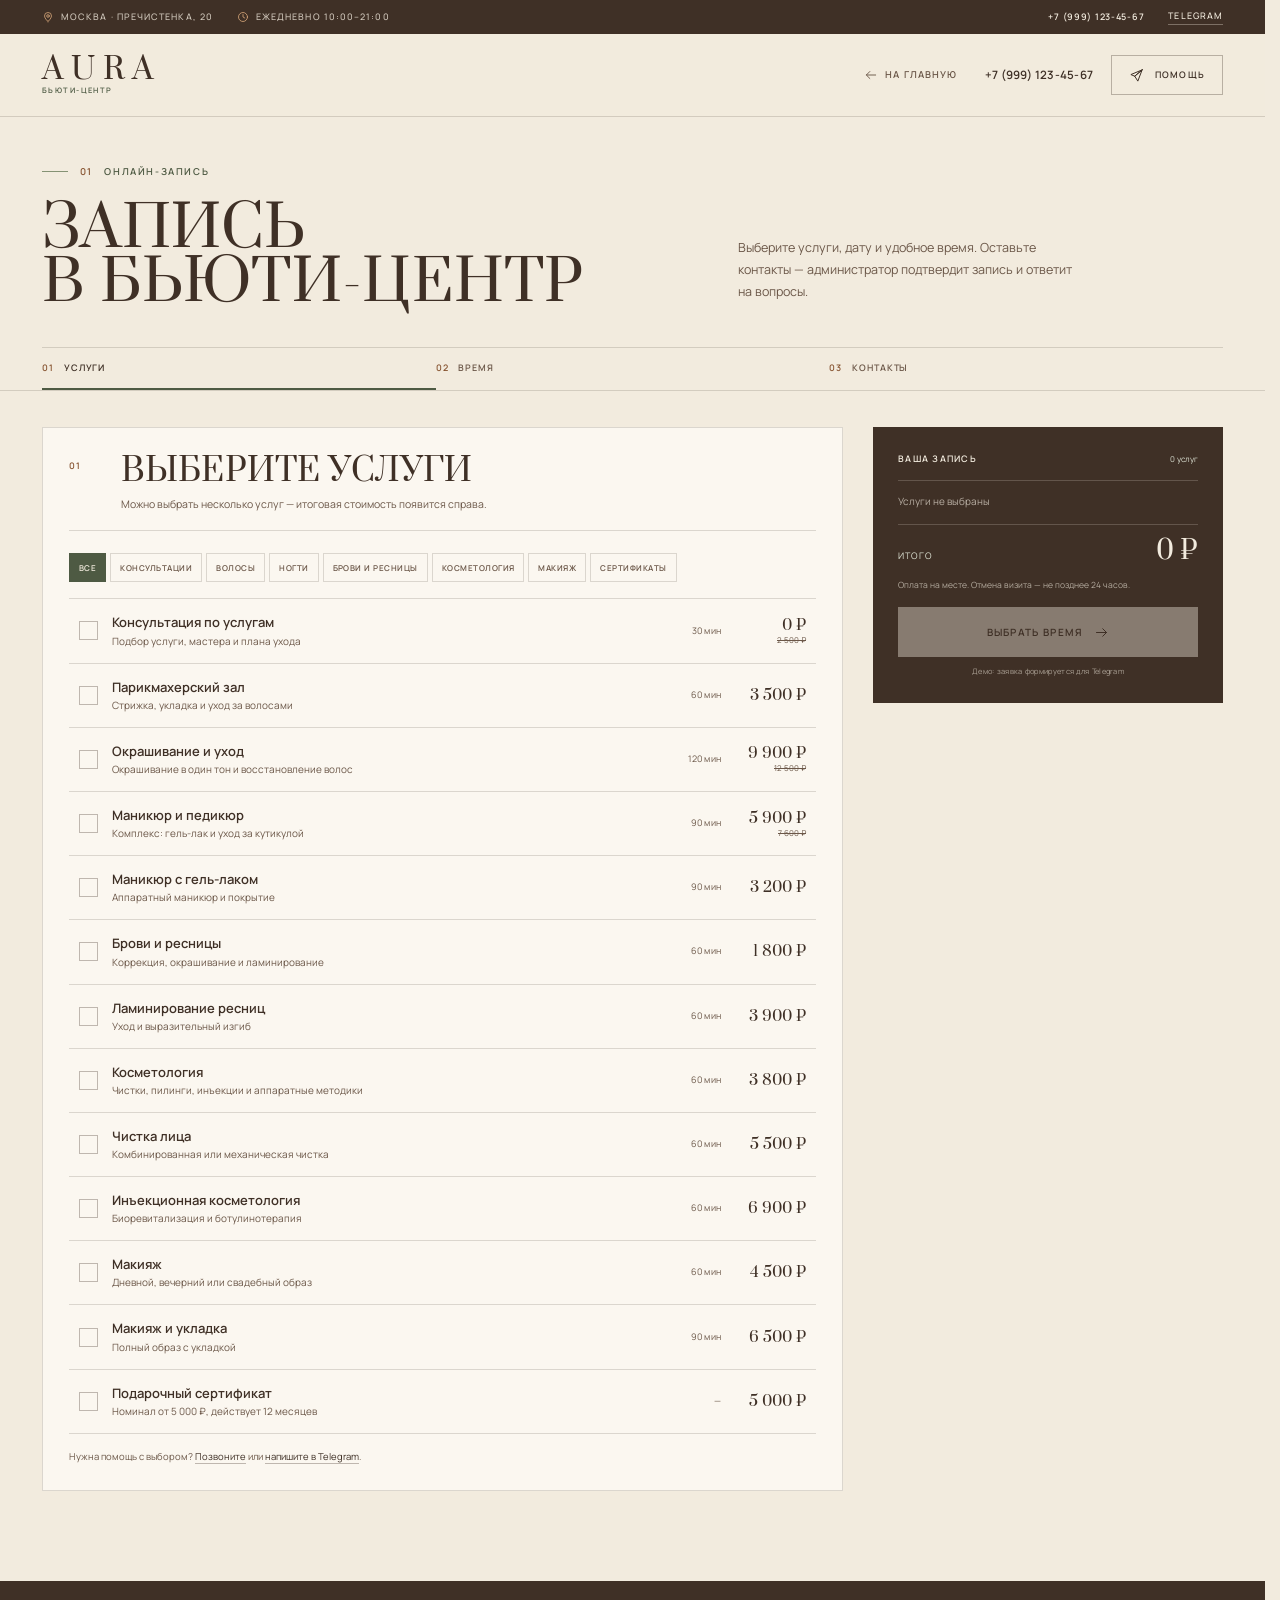
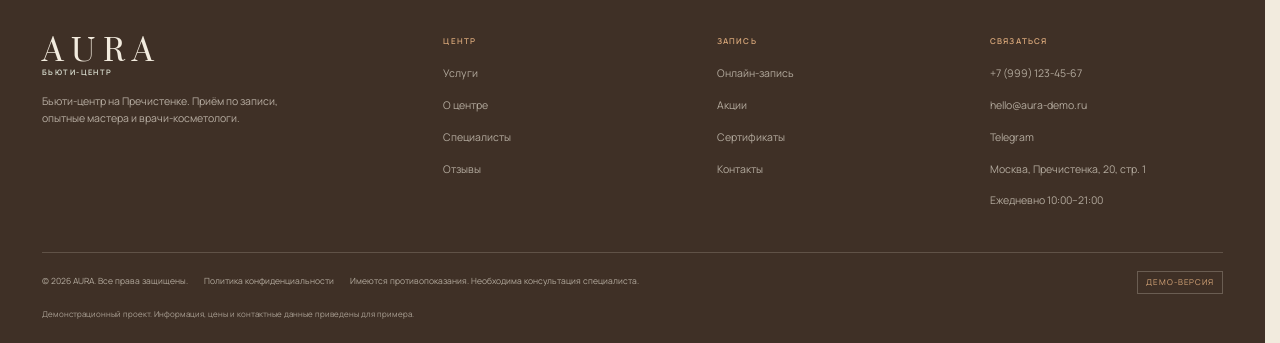
==== commit 9233f27f: "Switch demo to beauty center and refresh imagery" ====
--- a/booking.html
+++ b/booking.html
@@ -3,21 +3,21 @@
 <head>
   <meta charset="UTF-8">
   <meta name="viewport" content="width=device-width, initial-scale=1.0, viewport-fit=cover">
-  <title>Онлайн-запись — AURA</title>
-  <meta name="description" content="Онлайн-запись в клинику косметологии AURA: выберите услуги, дату, время и оставьте контакты.">
+  <title>Онлайн-запись в бьюти-центр — AURA</title>
+  <meta name="description" content="Онлайн-запись в бьюти-центр AURA: выберите услуги, дату, время и оставьте контакты.">
   <meta name="theme-color" content="#f2ebde">
-  <meta property="og:title" content="Онлайн-запись — AURA">
+  <meta property="og:title" content="Онлайн-запись в бьюти-центр — AURA">
   <meta property="og:description" content="Выберите услугу, дату и время. Администратор подтвердит запись.">
   <meta property="og:type" content="website">
-  <meta property="og:image" content="https://zixzyz.github.io/aura-beauty-demo/assets/og-image-2026.jpg">
+  <meta property="og:image" content="https://zixzyz.github.io/aura-beauty-demo/assets/og-image-beauty.jpg">
   <link rel="canonical" href="https://zixzyz.github.io/aura-beauty-demo/booking.html">
-  <link rel="icon" type="image/svg+xml" href="assets/favicon.svg?v=20261127">
-  <link rel="apple-touch-icon" href="assets/apple-touch-icon.png?v=20261127">
+  <link rel="icon" type="image/svg+xml" href="assets/favicon.svg?v=20261127-3">
+  <link rel="apple-touch-icon" href="assets/apple-touch-icon.png?v=20261127-3">
   <link rel="preconnect" href="https://fonts.googleapis.com">
   <link rel="preconnect" href="https://fonts.gstatic.com" crossorigin>
   <link rel="preload" href="assets/fonts/Prata-Regular.ttf" as="font" type="font/ttf" crossorigin>
   <link href="https://fonts.googleapis.com/css2?family=Manrope:wght@400;500;600;700&display=swap" rel="stylesheet">
-  <link rel="stylesheet" href="assets/css/style.css?v=20261127">
+  <link rel="stylesheet" href="assets/css/style.css?v=20261127-3">
   <noscript><style>.reveal{opacity:1;transform:none}</style></noscript>
 </head>
 <body data-telegram="https://t.me/aura_beauty_demo">
@@ -46,7 +46,7 @@
 
   <header class="header" id="header">
     <div class="container header__inner header__inner--booking">
-      <a class="logo" href="index.html" aria-label="AURA — на главную"><span class="logo__mark">AURA</span><span class="logo__sub">клиника косметологии</span></a>
+      <a class="logo" href="index.html" aria-label="AURA — на главную"><span class="logo__mark">AURA</span><span class="logo__sub">бьюти-центр</span></a>
       <a class="header__back" href="index.html"><svg class="icon icon--back" aria-hidden="true"><use href="#i-arrow"/></svg><span>На главную</span></a>
       <div class="header__actions">
         <a class="header__phone" href="tel:+79991234567">+7 (999) 123-45-67</a>
@@ -62,7 +62,7 @@
         <div class="booking-hero__grid">
           <div>
             <p class="eyebrow"><span class="eyebrow__index">01</span> Онлайн-запись</p>
-            <h1>Запись<br>на процедуру</h1>
+            <h1>Запись<br> в бьюти-центр</h1>
           </div>
           <p class="booking-hero__lead">Выберите услуги, дату и удобное время. Оставьте контакты — администратор подтвердит запись и ответит на вопросы.</p>
         </div>
@@ -183,10 +183,10 @@
     <div class="container">
       <div class="footer__top">
         <div class="footer__brand">
-          <a class="logo logo--footer" href="index.html"><span class="logo__mark">AURA</span><span class="logo__sub">клиника косметологии</span></a>
-          <p>Клиника косметологии на Пречистенке. Приём по записи, врачи с медицинским образованием.</p>
+          <a class="logo logo--footer" href="index.html"><span class="logo__mark">AURA</span><span class="logo__sub">бьюти-центр</span></a>
+          <p>Бьюти-центр на Пречистенке. Приём по записи, опытные мастера и врачи-косметологи.</p>
         </div>
-        <div class="footer__col"><h3>Клиника</h3><ul><li><a href="index.html#services">Услуги</a></li><li><a href="index.html#about">О клинике</a></li><li><a href="index.html#team">Специалисты</a></li><li><a href="index.html#reviews">Отзывы</a></li></ul></div>
+        <div class="footer__col"><h3>Центр</h3><ul><li><a href="index.html#services">Услуги</a></li><li><a href="index.html#about">О центре</a></li><li><a href="index.html#team">Специалисты</a></li><li><a href="index.html#reviews">Отзывы</a></li></ul></div>
         <div class="footer__col"><h3>Запись</h3><ul><li><a href="booking.html">Онлайн-запись</a></li><li><a href="index.html#offers">Акции</a></li><li><a href="index.html#gift">Сертификаты</a></li><li><a href="index.html#contacts">Контакты</a></li></ul></div>
         <div class="footer__col"><h3>Связаться</h3><ul><li><a href="tel:+79991234567">+7 (999) 123-45-67</a></li><li><a href="mailto:hello@aura-demo.ru">hello@aura-demo.ru</a></li><li><a href="https://t.me/aura_beauty_demo" target="_blank" rel="noopener">Telegram</a></li><li><span>Москва, Пречистенка, 20, стр. 1</span></li><li><span>Ежедневно 10:00–21:00</span></li></ul></div>
       </div>
@@ -198,7 +198,7 @@
     </div>
   </footer>
 
-  <script src="assets/js/main.js?v=20261127"></script>
-  <script src="assets/js/booking.js?v=20261127"></script>
+  <script src="assets/js/main.js?v=20261127-3"></script>
+  <script src="assets/js/booking.js?v=20261127-4"></script>
 </body>
 </html>
--- a/assets/css/style.css
+++ b/assets/css/style.css
@@ -131,11 +131,6 @@
   font-size: clamp(46px, 5.6vw, 78px);
 }
 
-.h1-hyphen,
-.h1-break {
-  display: none;
-}
-
 h2 {
   font-size: clamp(34px, 4vw, 52px);
 }
@@ -1410,6 +1405,14 @@
   object-position: center 20%;
   filter: sepia(0.18) saturate(0.7) contrast(1.02);
   transition: transform 1.1s var(--ease), filter 0.5s;
+}
+
+.team-card__media--stylist img {
+  object-position: 24% 18%;
+}
+
+.team-card__media--makeup img {
+  object-position: 50% 22%;
 }
 
 .team-card:hover .team-card__media img {
@@ -3861,16 +3864,12 @@
 }
 
 @media (max-width: 540px) {
-  .h1-hyphen {
-    display: inline;
-  }
-
-  .h1-break {
-    display: block;
-  }
-
   .legal-hyphen {
     display: inline;
+  }
+
+  .legal-hyphen::after {
+    content: "-";
   }
 
   .legal-break {
